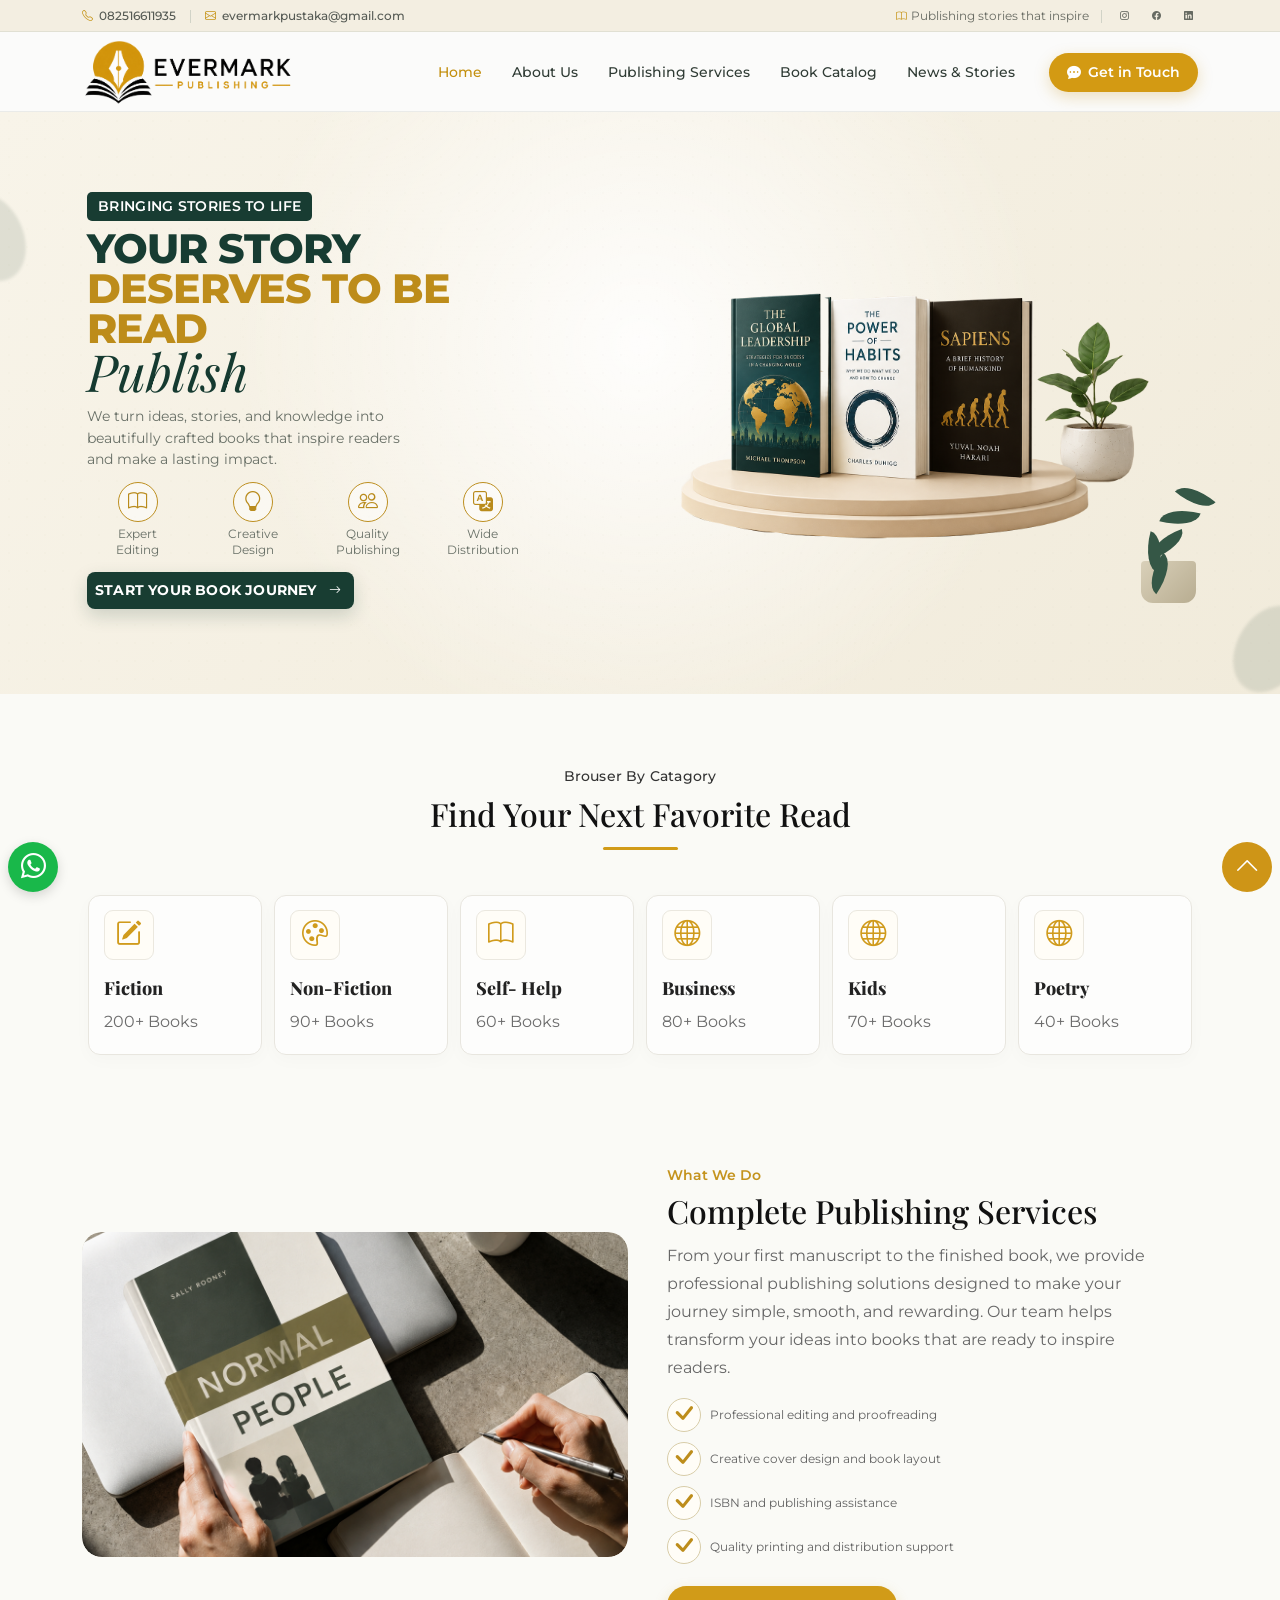
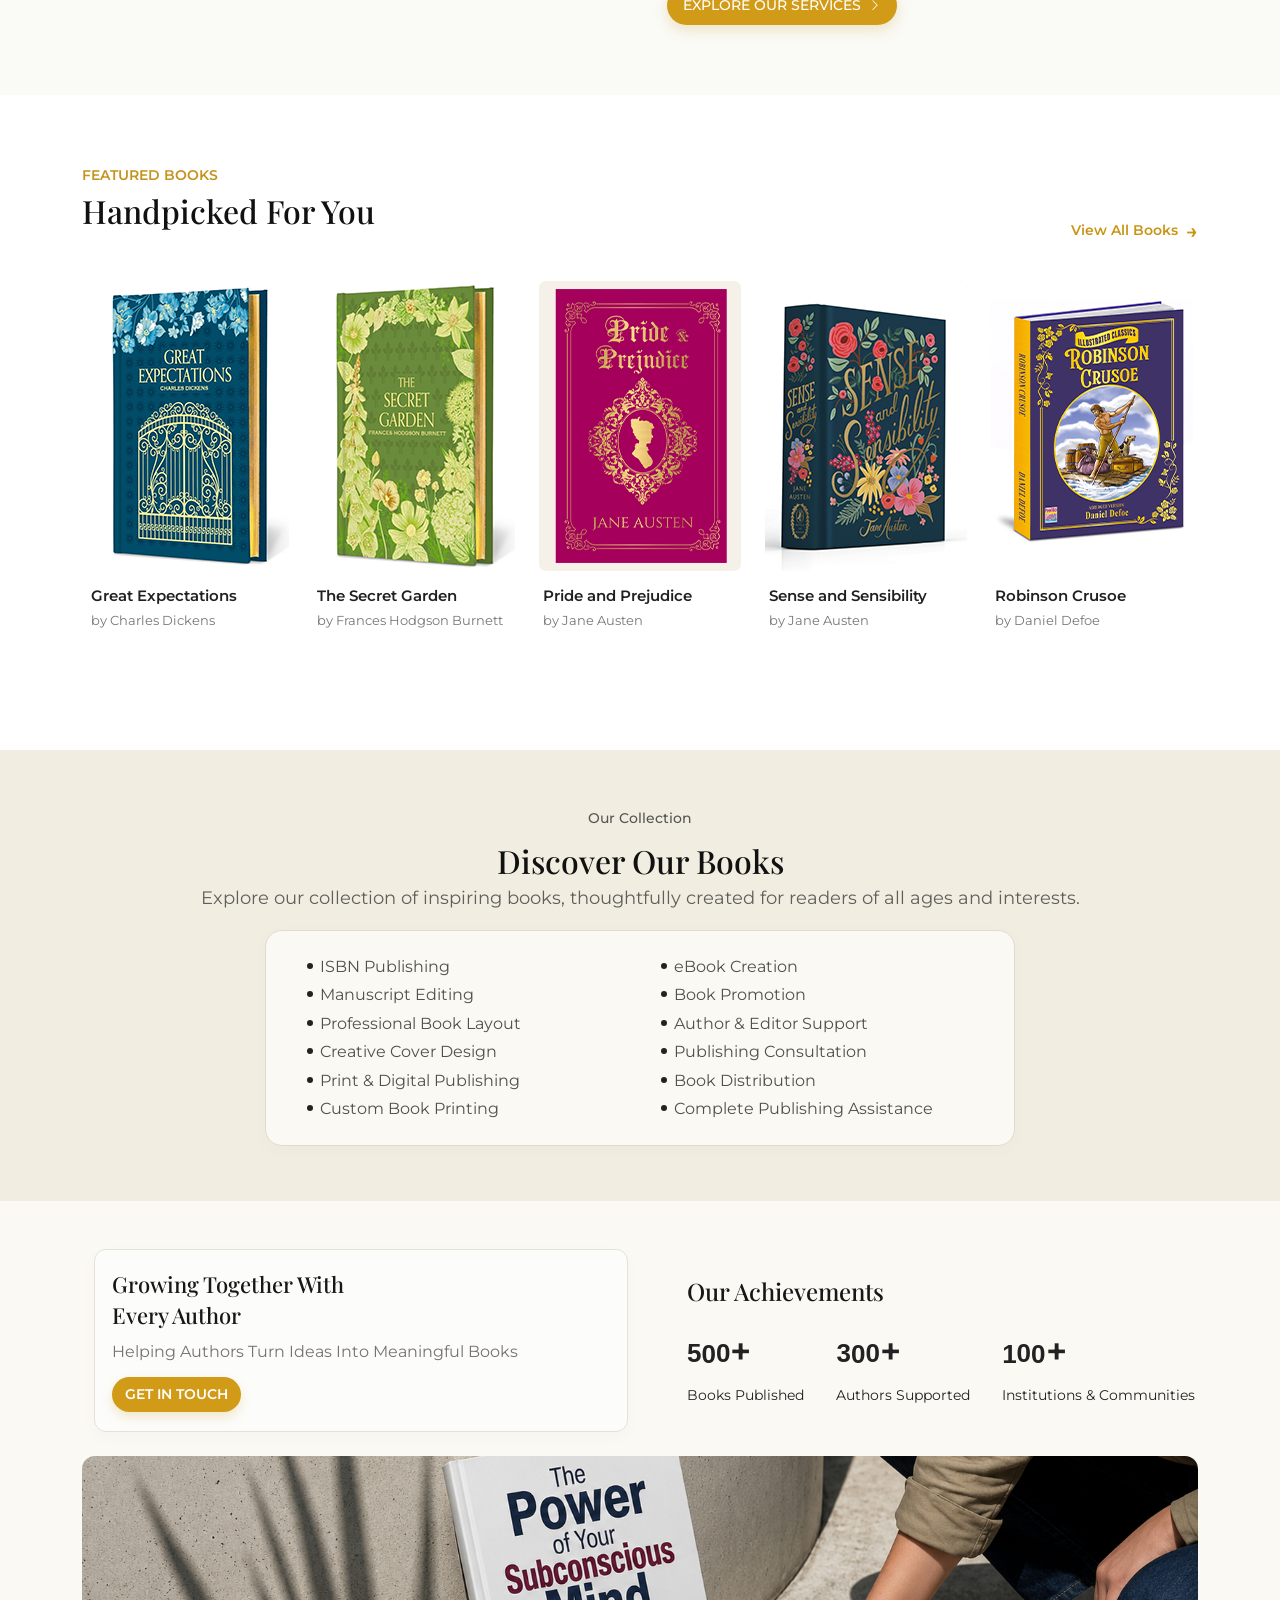
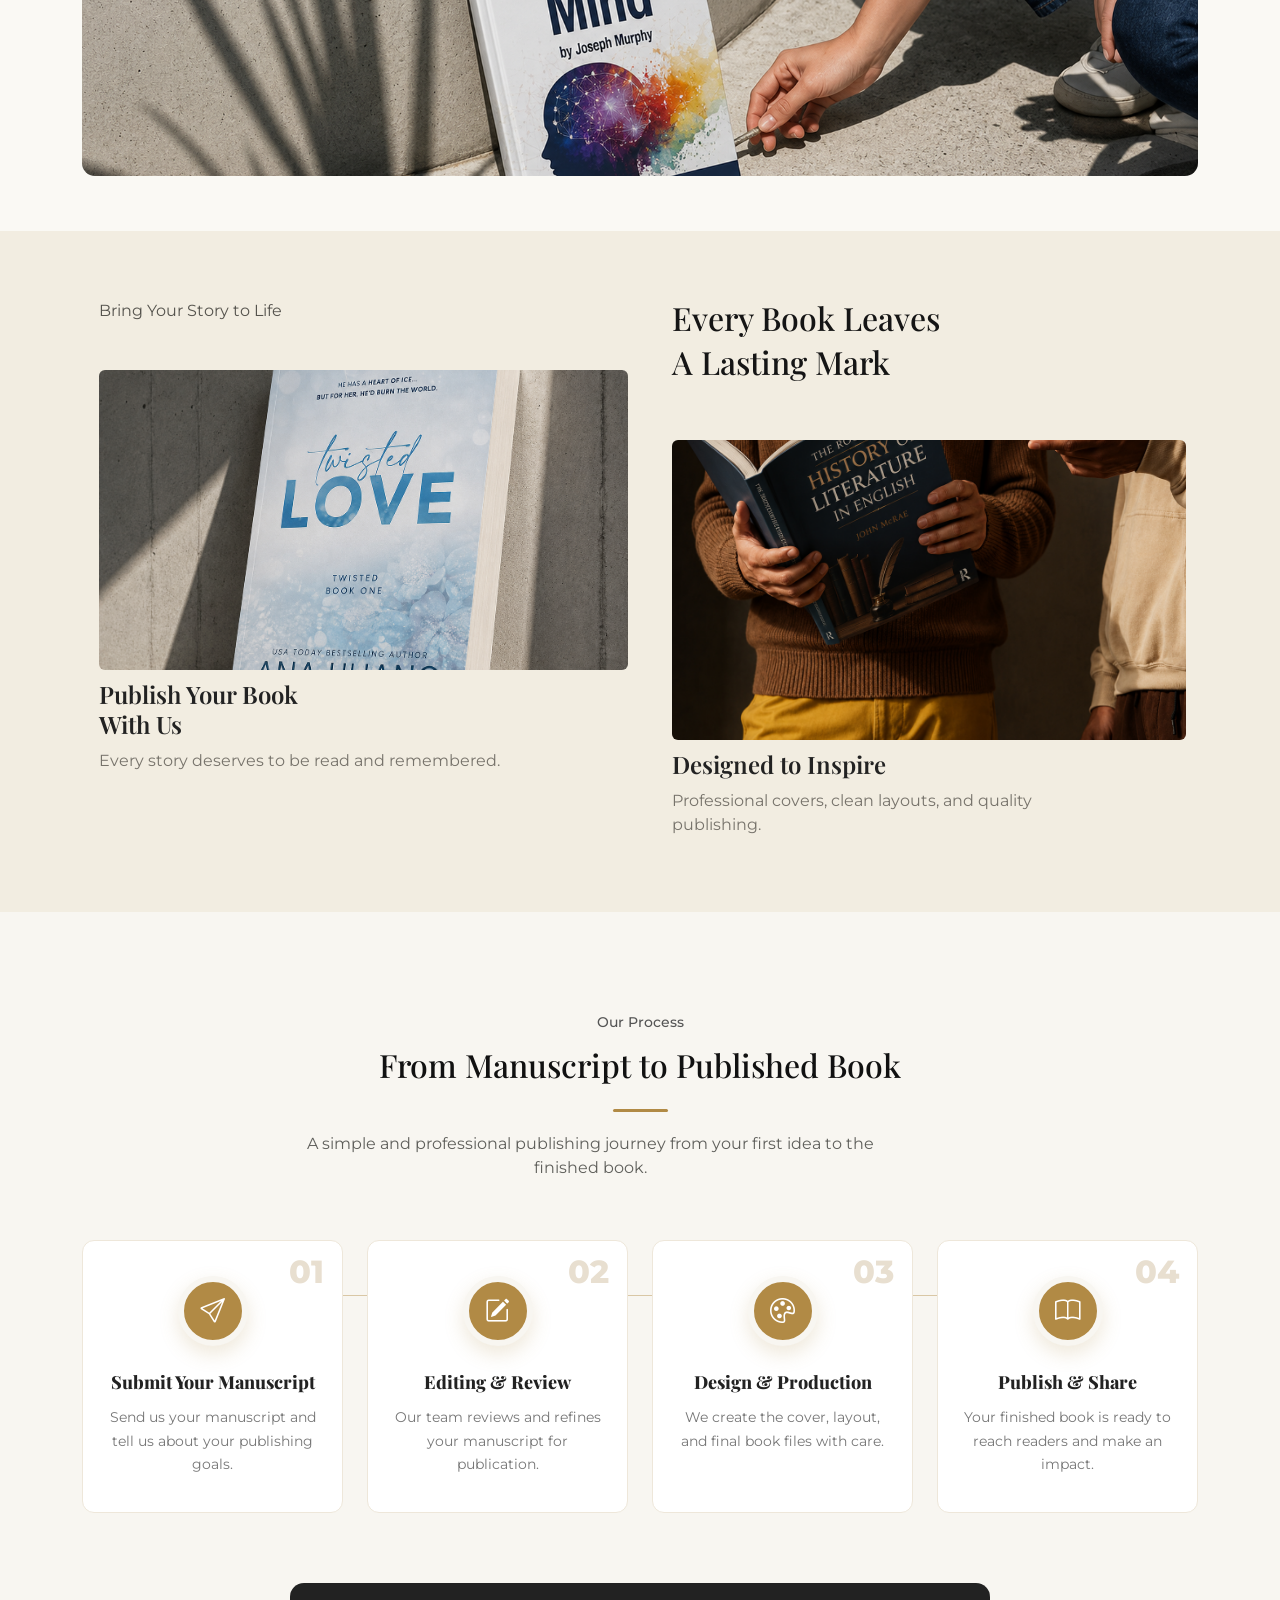
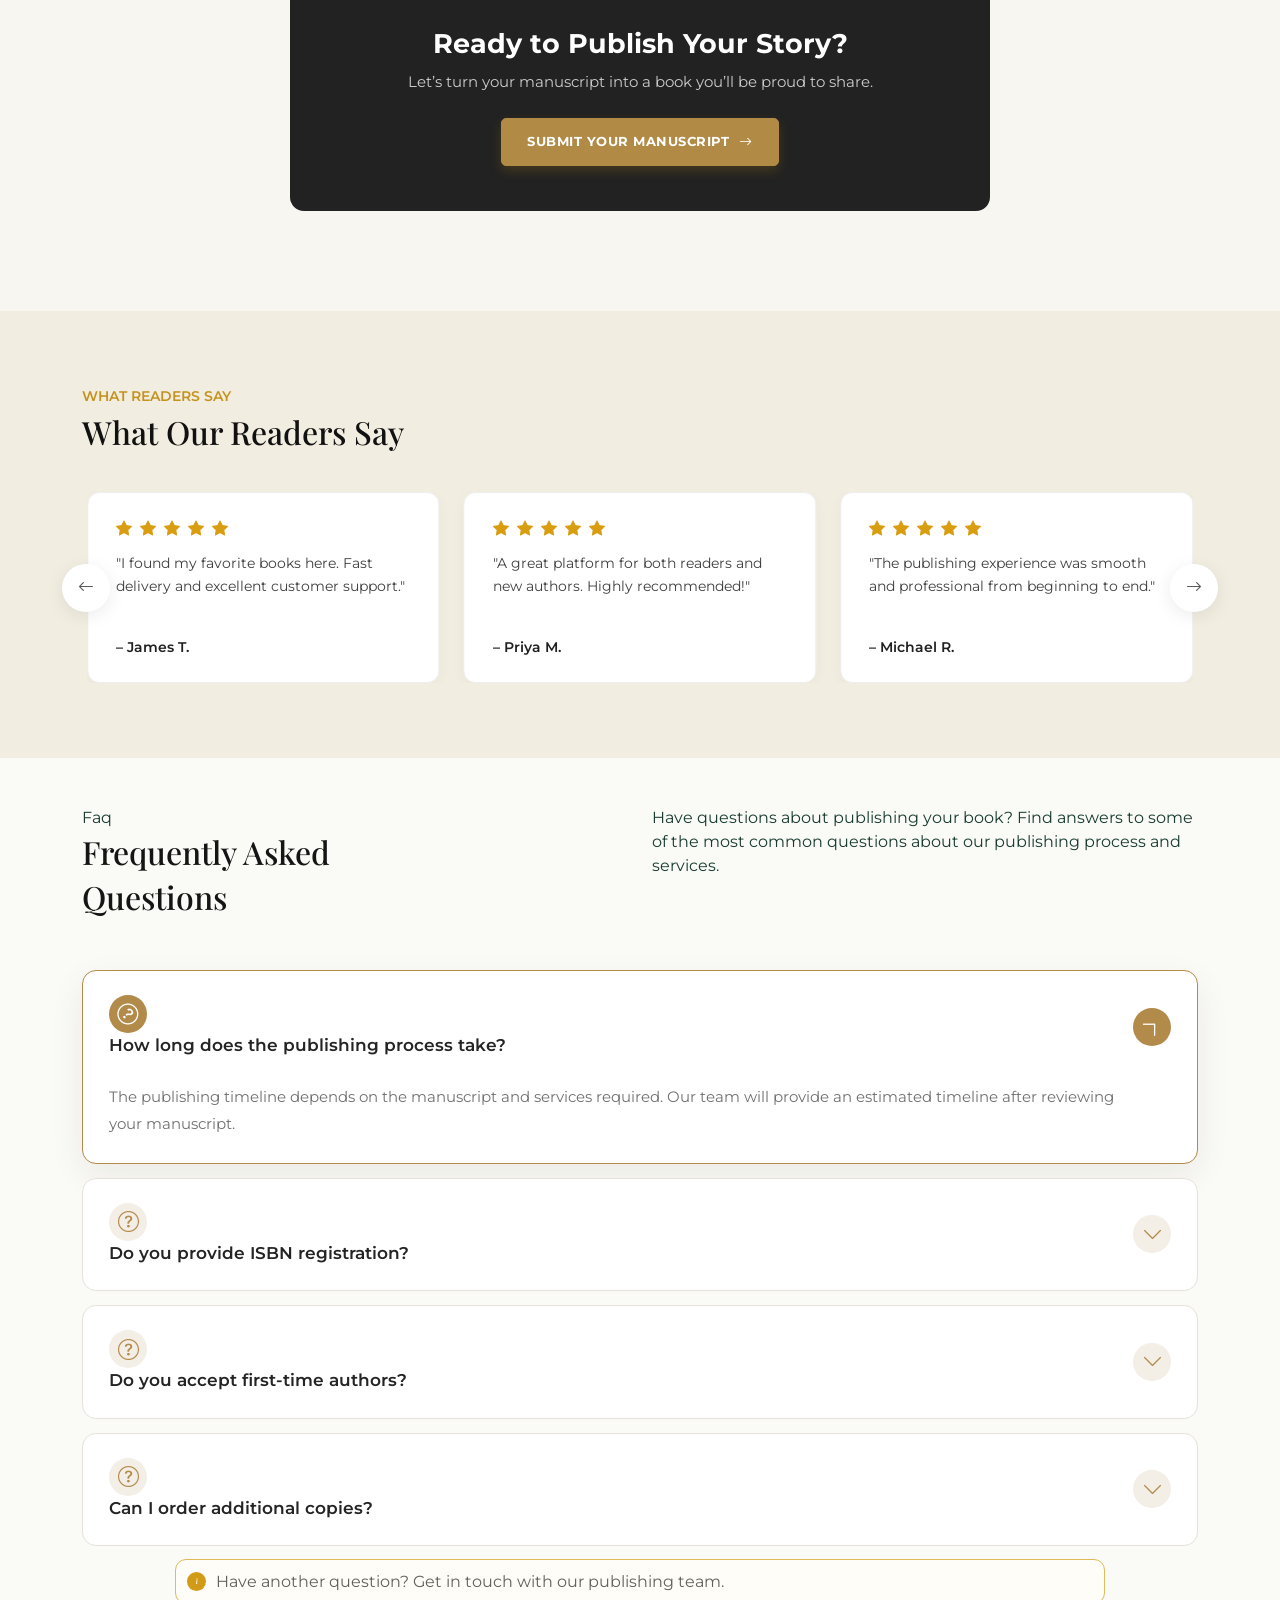
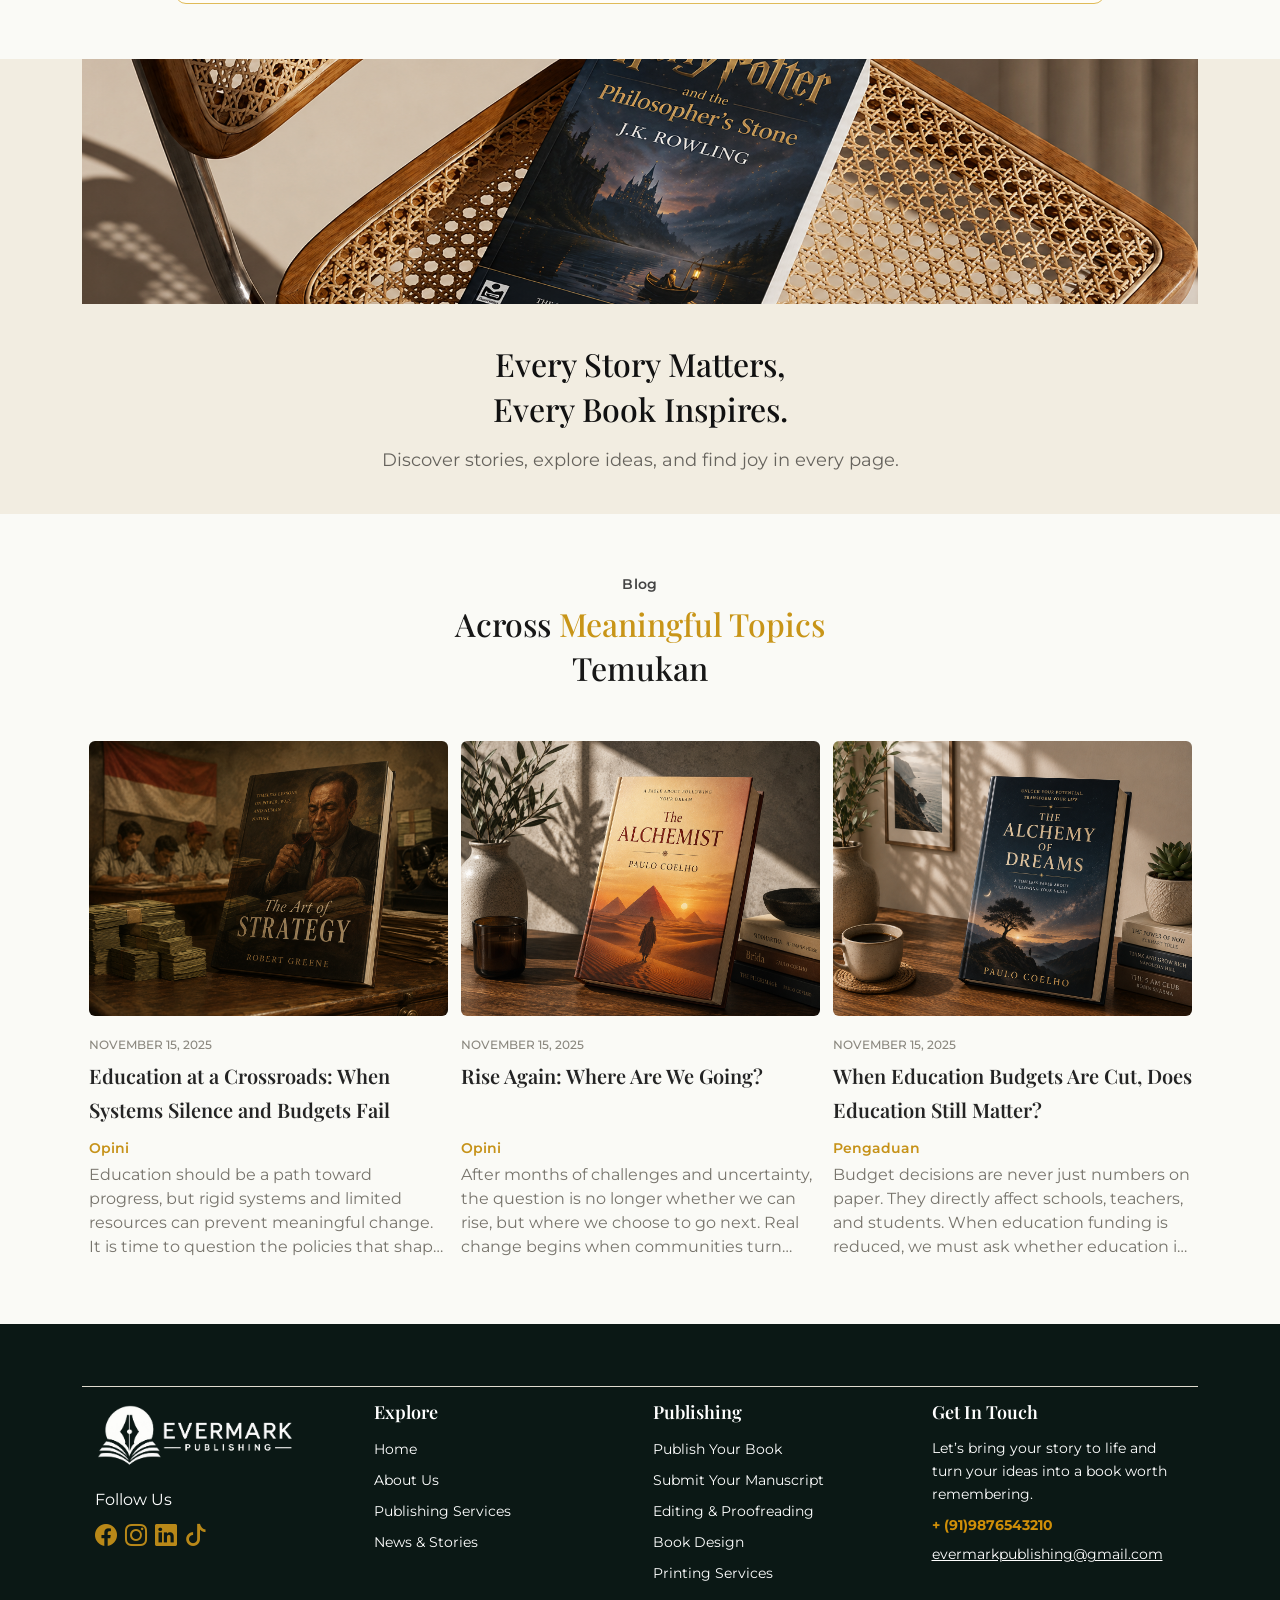
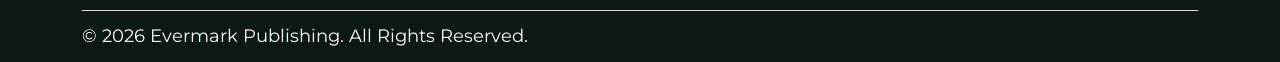
==== index.html @ d583b3e5 "Initial commit" ====
<!doctype html>
<html lang="en">
  <head>
    <meta charset="UTF-8" />
    <meta name="viewport" content="width=device-width, initial-scale=1.0" />

    <title>Evermark Publishing - Home page</title>

    <link rel="icon" type="image/png" href="assets/images/favicon.png" />
    <link href="assets/css/bootstrap.min.css" rel="stylesheet" />

    <!-- Bootstrap Icons -->
    <link rel="stylesheet" href="assets/css/bootstrap-icons.min.css" />

    <!-- Google Font -->
    <link rel="preconnect" href="https://fonts.googleapis.com" />
    <link rel="preconnect" href="https://fonts.gstatic.com" crossorigin />
    <link
      href="https://fonts.googleapis.com/css2?family=Montserrat:wght@400;500;600;700;800&family=Playfair+Display:ital,wght@0,500;0,600;0,700;1,500;1,600&display=swap"
      rel="stylesheet"
    />
    <link rel="stylesheet" href="assets/css/swiper-bundle.min.css" />
    <link rel="stylesheet" href="assets/css/odometer-theme-default.min.css" />

    <link rel="stylesheet" href="assets/css/style.css" />
  </head>

  <body>
    <!-- =====================================
     TOP BAR
===================================== -->
    <div class="main-top-header">
      <div class="top-bar">
        <div class="container">
          <div class="top-bar-inner">
            <!-- Left -->
            <div class="top-bar-left">
              <a href="tel:082516611935" class="top-item">
                <i class="bi bi-telephone"></i>
                <span>082516611935</span>
              </a>

              <span class="top-divider"></span>

              <a href="mailto:evermarkpustaka@gmail.com" class="top-item">
                <i class="bi bi-envelope"></i>
                <span>evermarkpustaka@gmail.com</span>
              </a>
            </div>

            <!-- Right -->
            <div class="top-bar-right">
              <span class="top-message">
                <i class="bi bi-book"></i>
                Publishing stories that inspire
              </span>

              <span class="top-divider"></span>

              <a href="#" aria-label="Instagram">
                <i class="bi bi-instagram"></i>
              </a>

              <a href="#" aria-label="Facebook">
                <i class="bi bi-facebook"></i>
              </a>

              <a href="#" aria-label="LinkedIn">
                <i class="bi bi-linkedin"></i>
              </a>
            </div>
          </div>
        </div>
      </div>
      <header class="main-header" id="mainHeader">
        <div class="container">
          <nav class="navbar navbar-expand-lg">
            <!-- Logo -->
            <a href="#" class="navbar-brand">
              <div class="logo-box">
                <div class="logo-icon">
                  <img
                    src="assets/images/logo-1.png"
                    alt="logo"
                    class="img-fluid"
                  />
                </div>
              </div>
            </a>

            <!-- Mobile Button -->
            <button
              class="navbar-toggler"
              type="button"
              data-bs-toggle="collapse"
              data-bs-target="#mainNavigation"
            >
              <span class="navbar-toggler-icon"></span>
            </button>

            <!-- Navigation -->
            <div class="collapse navbar-collapse" id="mainNavigation">
              <ul class="navbar-nav ms-auto align-items-lg-center">
                <li class="nav-item">
                  <a class="nav-link active" href="index.html"> Home </a>
                </li>

                <li class="nav-item">
                  <a class="nav-link" href="about.html"> About Us </a>
                </li>

                <li class="nav-item">
                  <a class="nav-link" href="services.html">
                    Publishing Services
                  </a>
                </li>

                <li class="nav-item">
                  <a class="nav-link" href="book-catalog.html">
                    Book Catalog
                  </a>
                </li>

                <li class="nav-item">
                  <a class="nav-link" href="blog.html"> News & Stories </a>
                </li>

                <li class="nav-item ms-lg-3">
                  <a href="contact-us.html" class="talk-btn">
                    <i class="bi bi-chat-dots-fill"></i>
                    Get in Touch
                  </a>
                </li>
              </ul>
            </div>
          </nav>
        </div>
      </header>
    </div>
    <section class="hero-section">
      <!-- Background decorative leaves -->
      <div class="hero-leaf hero-leaf-left"></div>
      <div class="hero-leaf hero-leaf-right"></div>

      <div class="container">
        <div class="row align-items-center hero-row">
          <!-- =================================
                 LEFT CONTENT
            ================================== -->
          <div class="col-lg-5 col-md-6">
            <div class="hero-content">
              <div class="small-label">BRINGING STORIES TO LIFE</div>

              <h1>
                YOUR STORY
                <span>DESERVES TO BE READ</span>
              </h1>

              <div class="hero-script">Publish</div>

              <p class="hero-description">
                We turn ideas, stories, and knowledge into beautifully crafted
                books that inspire readers and make a lasting impact.
              </p>

              <!-- FEATURES -->
              <div class="hero-features">
                <div class="feature-item">
                  <div class="feature-icon">
                    <i class="bi bi-book"></i>
                  </div>
                  <span>
                    Expert<br />
                    Editing
                  </span>
                </div>

                <div class="feature-item">
                  <div class="feature-icon">
                    <i class="bi bi-lightbulb"></i>
                  </div>
                  <span>
                    Creative<br />
                    Design
                  </span>
                </div>

                <div class="feature-item">
                  <div class="feature-icon">
                    <i class="bi bi-people"></i>
                  </div>
                  <span>
                    Quality<br />
                    Publishing
                  </span>
                </div>

                <div class="feature-item">
                  <div class="feature-icon">
                    <i class="bi bi-translate"></i>
                  </div>
                  <span>
                    Wide<br />
                    Distribution
                  </span>
                </div>
              </div>

              <!-- CTA -->
              <a href="#" class="hero-cta">
                <span>
                  <strong>START YOUR BOOK JOURNEY</strong>
                </span>

                <i class="bi bi-arrow-right"></i>
              </a>
            </div>
          </div>

          <!-- =================================
                 RIGHT BOOK SHOWCASE
            ================================== -->
          <div class="col-lg-7 col-md-6">
            <div class="book-showcase">
              <!-- Dark green background -->
              <div class="book-bgsss">
                <img
                  src="assets/images/banner-img.png"
                  alt="Banner"
                  class="img-fluid"
                />
              </div>

              <!-- TOP BOOKS -->
              <!-- <div class="top-books">
                <div class="book book-top book-1">
                  <img src="images/book-1.jpg" alt="Book" />
                </div>

                <div class="book book-top book-2">
                  <img src="images/book-2.jpg" alt="Book" />
                </div>
              </div> -->

              <!-- BOTTOM BOOKS -->
              <!-- <div class="bottom-books">
                <div class="book book-bottom book-3">
                  <img src="images/book-3.jpg" alt="Book" />
                </div>

                <div class="book book-bottom book-4">
                  <img src="images/book-4.jpg" alt="Book" />
                </div>

                <div class="book book-bottom book-5">
                  <img src="images/book-5.jpg" alt="Book" />
                </div>
              </div> -->

              <!-- Decorative plant -->
              <div class="plant-decoration">
                <div class="plant-pot"></div>

                <span class="leaf leaf1"></span>
                <span class="leaf leaf2"></span>
                <span class="leaf leaf3"></span>
                <span class="leaf leaf4"></span>
                <span class="leaf leaf5"></span>
              </div>
            </div>
          </div>
        </div>
      </div>
    </section>
    <section class="evermark-intro">
      <div class="container">
        <!-- Heading -->
        <div class="evermark-intro-heading text-center">
          <span class="evermark-welcome"> Brouser By Catagory</span>

          <h2>Find Your Next Favorite Read</h2>

          <div class="evermark-heading-line"></div>

          <!-- <p>Turning Ideas Into Books That Inspire</p> -->
        </div>

        <!-- Feature Cards -->
        <div class="row evermark-feature-row">
          <!-- Card 1 -->
          <div class="col-lg-2 col-md-6">
            <div class="evermark-feature-card">
              <div class="evermark-feature-icon">
                <i class="bi bi-pencil-square"></i>
              </div>

              <h3>Fiction</h3>

              <p>200+ Books</p>
            </div>
          </div>

          <!-- Card 2 -->
          <div class="col-lg-2 col-md-6">
            <div class="evermark-feature-card">
              <div class="evermark-feature-icon">
                <i class="bi bi-palette"></i>
              </div>

              <h3>Non-Fiction</h3>

              <p>90+ Books</p>
            </div>
          </div>

          <!-- Card 3 -->
          <div class="col-lg-2 col-md-6">
            <div class="evermark-feature-card">
              <div class="evermark-feature-icon">
                <i class="bi bi-book"></i>
              </div>

              <h3>Self- Help</h3>

              <p>60+ Books</p>
            </div>
          </div>

          <!-- Card 4 -->
          <div class="col-lg-2 col-md-6">
            <div class="evermark-feature-card">
              <div class="evermark-feature-icon">
                <i class="bi bi-globe"></i>
              </div>
              <h3>Business</h3>
              <p>80+ Books</p>
            </div>
          </div>
          <div class="col-lg-2 col-md-6">
            <div class="evermark-feature-card">
              <div class="evermark-feature-icon">
                <i class="bi bi-globe"></i>
              </div>
              <h3>Kids</h3>
              <p>70+ Books</p>
            </div>
          </div>
          <div class="col-lg-2 col-md-6">
            <div class="evermark-feature-card">
              <div class="evermark-feature-icon">
                <i class="bi bi-globe"></i>
              </div>
              <h3>Poetry</h3>
              <p>40+ Books</p>
            </div>
          </div>
        </div>
      </div>
    </section>

    <!-- =========================================
     SEKILAS KAMI SECTION
========================================= -->

    <section class="evermark-about-section">
      <div class="container">
        <div class="row align-items-center g-4">
          <!-- LEFT IMAGE -->
          <div class="col-lg-6">
            <div class="evermark-about-image">
              <img src="assets/images/about-img2.png" alt="About Us" />
            </div>
          </div>

          <!-- RIGHT CONTENT -->
          <div class="col-lg-6">
            <div class="evermark-about-content">
              <span class="evermark-about-label"> What We Do </span>

              <h2>Complete Publishing Services</h2>

              <p>
                From your first manuscript to the finished book, we provide
                professional publishing solutions designed to make your journey
                simple, smooth, and rewarding. Our team helps transform your
                ideas into books that are ready to inspire readers.
              </p>

              <!-- POINT 1 -->
              <div class="evermark-about-point">
                <span class="evermark-check">
                  <i class="bi bi-check"></i>
                </span>

                <span> Professional editing and proofreading </span>
              </div>

              <!-- POINT 2 -->
              <div class="evermark-about-point">
                <span class="evermark-check">
                  <i class="bi bi-check"></i>
                </span>

                <span>Creative cover design and book layout</span>
              </div>
              <!-- POINT 2 -->
              <div class="evermark-about-point">
                <span class="evermark-check">
                  <i class="bi bi-check"></i>
                </span>

                <span>ISBN and publishing assistance</span>
              </div>
              <!-- POINT 2 -->
              <div class="evermark-about-point">
                <span class="evermark-check">
                  <i class="bi bi-check"></i>
                </span>

                <span>Quality printing and distribution support</span>
              </div>

              <!-- BUTTON -->
              <a href="#" class="evermark-about-btn">
                EXPLORE OUR SERVICES
                <i class="bi bi-chevron-right"></i>
              </a>
            </div>
          </div>
        </div>
      </div>
    </section>

    <!-- Featured Books Section -->
    <section class="featured-books-section">
      <div class="container">
        <!-- Section Header -->
        <div class="featured-header">
          <div>
            <span class="section-label">FEATURED BOOKS</span>
            <h2>Handpicked For You</h2>
          </div>

          <a href="#" class="view-all-books"> View All Books <span>→</span> </a>
        </div>

        <!-- Books -->
        <div class="swiper bookSwiper">
          <div class="swiper-wrapper">
            <!-- Book 1 -->
            <div class="swiper-slide">
              <div class="book-card">
                <div class="book-image">
                  <img src="assets/images/book1.png" alt="Great Expectations" />
                </div>

                <div class="book-info">
                  <h3>Great Expectations</h3>
                  <p>by Charles Dickens</p>
                </div>
              </div>
            </div>

            <!-- Book 2 -->
            <div class="swiper-slide">
              <div class="book-card">
                <div class="book-image">
                  <img src="assets/images/book21.png" alt="The Secret Garden" />
                </div>

                <div class="book-info">
                  <h3>The Secret Garden</h3>
                  <p>by Frances Hodgson Burnett</p>
                </div>
              </div>
            </div>

            <!-- Book 3 -->
            <div class="swiper-slide">
              <div class="book-card">
                <div class="book-image">
                  <img
                    src="assets/images/book31.png"
                    alt="Pride and Prejudice"
                  />
                </div>

                <div class="book-info">
                  <h3>Pride and Prejudice</h3>
                  <p>by Jane Austen</p>
                </div>
              </div>
            </div>

            <!-- Book 4 -->
            <div class="swiper-slide">
              <div class="book-card">
                <div class="book-image">
                  <img
                    src="assets/images/book4.png"
                    alt="Sense and Sensibility"
                  />
                </div>

                <div class="book-info">
                  <h3>Sense and Sensibility</h3>
                  <p>by Jane Austen</p>
                </div>
              </div>
            </div>

            <!-- Book 5 -->
            <div class="swiper-slide">
              <div class="book-card">
                <div class="book-image">
                  <img src="assets/images/book5.png" alt="Robinson Crusoe" />
                </div>

                <div class="book-info">
                  <h3>Robinson Crusoe</h3>
                  <p>by Daniel Defoe</p>
                </div>
              </div>
            </div>
          </div>

          <!-- Navigation -->
          <div class="swiper-button-prev"></div>
          <div class="swiper-button-next"></div>

          <!-- Pagination -->
          <div class="swiper-pagination"></div>
        </div>
      </div>
    </section>

    <!-- =========================================
     LAYANAN KAMI SECTION
========================================= -->

    <section class="evermark-service-section">
      <div class="container">
        <!-- SECTION HEADING -->
        <div class="evermark-service-heading text-center">
          <span class="evermark-service-label">Our Collection</span>

          <h2>Discover Our Books</h2>

          <div class="evermark-books-line"></div>

          <p>
            Explore our collection of inspiring books, thoughtfully created for
            readers of all ages and interests.
          </p>
        </div>

        <!-- SERVICE LIST BOX -->
        <div class="evermark-service-box">
          <div class="row">
            <!-- LEFT LIST -->
            <div class="col-md-6">
              <ul class="evermark-service-list">
                <li>ISBN Publishing</li>

                <li>Manuscript Editing</li>

                <li>Professional Book Layout</li>

                <li>Creative Cover Design</li>

                <li>Print & Digital Publishing</li>

                <li>Custom Book Printing</li>
              </ul>
            </div>

            <!-- RIGHT LIST -->
            <div class="col-md-6">
              <ul class="evermark-service-list">
                <li>eBook Creation</li>

                <li>Book Promotion</li>

                <li>Author & Editor Support</li>

                <li>Publishing Consultation</li>

                <li>Book Distribution</li>

                <li>Complete Publishing Assistance</li>
              </ul>
            </div>
          </div>
        </div>
      </div>
    </section>

    <!-- =========================================
     ACHIEVEMENT SECTION
========================================= -->

    <section class="evermark-achievement-section">
      <div class="container">
        <!-- TOP CONTENT -->
        <div class="row align-items-center evermark-achievement-top">
          <!-- LEFT CARD -->
          <div class="col-lg-6">
            <div class="evermark-author-card">
              <h2>
                Growing Together With
                <br />
                Every Author
              </h2>

              <p>Helping Authors Turn Ideas Into Meaningful Books</p>

              <a href="#" class="evermark-contact-btn"> GET IN TOUCH</a>
            </div>
          </div>

          <!-- RIGHT ACHIEVEMENTS -->
          <div class="col-lg-6">
            <div class="evermark-achievement-content">
              <h2>Our Achievements</h2>
              <div class="evermark-stats">
                <div class="evermark-stat">
                  <strong>
                    <span class="odometer" data-value="500">0</span>+
                  </strong>
                  <span class="evermark-title">Books Published</span>
                </div>

                <div class="evermark-stat">
                  <strong>
                    <span class="odometer" data-value="300">0</span>+
                  </strong>
                  <span class="evermark-title">Authors Supported</span>
                </div>

                <div class="evermark-stat">
                  <strong>
                    <span class="odometer" data-value="100">0</span>+
                  </strong>
                  <span class="evermark-title">
                    Institutions &amp; Communities</span
                  >
                </div>
              </div>
            </div>
          </div>
        </div>

        <!-- LARGE IMAGE -->
        <div class="evermark-achievement-image">
          <img src="assets/images/para-img.png" alt="img" />
        </div>
      </div>
    </section>
    <!-- =========================================
     KARYA SECTION
========================================= -->

    <section class="evermark-karya-section">
      <div class="container">
        <div class="row evermark-karya-row">
          <!-- LEFT SIDE -->
          <div class="col-lg-6">
            <div class="evermark-karya-left">
              <span class="evermark-karya-small">
                Bring Your Story to Life
              </span>

              <div class="evermark-karya-image-main">
                <img
                  src="assets/images/inspire-img-1.png"
                  alt="Book publishing"
                />
              </div>

              <div class="evermark-karya-caption">
                <h3>
                  Publish Your Book
                  <br />
                  With Us
                </h3>

                <p>Every story deserves to be read and remembered.</p>
              </div>
            </div>
          </div>

          <!-- RIGHT SIDE -->
          <div class="col-lg-6">
            <div class="evermark-karya-right">
              <h2>
                Every Book Leaves
                <br />
                A Lasting Mark
              </h2>

              <div class="evermark-karya-image-second">
                <img
                  src="assets/images/inspire-img-2.png"
                  alt="Professional book design"
                />
              </div>

              <div class="evermark-karya-caption second">
                <h3>Designed to Inspire</h3>

                <p>
                  Professional covers, clean layouts, and quality publishing.
                </p>
              </div>
            </div>
          </div>
        </div>
      </div>
    </section>
    <!-- =========================================
     KATALOG PRODUK SECTION
========================================= -->
    <section class="evermark-process-section">
      <div class="container">
        <!-- SECTION HEADING -->
        <div class="evermark-process-heading text-center">
          <span class="evermark-process-label">Our Process</span>

          <h2>From Manuscript to Published Book</h2>

          <div class="evermark-process-line"></div>

          <p>
            A simple and professional publishing journey from your first idea to
            the finished book.
          </p>
        </div>

        <!-- PROCESS STEPS -->
        <div class="row evermark-process-row">
          <!-- STEP 1 -->
          <div class="col-lg-3 col-md-6">
            <div class="evermark-process-card">
              <div class="evermark-process-number">01</div>

              <div class="evermark-process-icon">
                <i class="bi bi-send"></i>
              </div>

              <h3>Submit Your Manuscript</h3>

              <p>
                Send us your manuscript and tell us about your publishing goals.
              </p>
            </div>
          </div>

          <!-- STEP 2 -->
          <div class="col-lg-3 col-md-6">
            <div class="evermark-process-card">
              <div class="evermark-process-number">02</div>

              <div class="evermark-process-icon">
                <i class="bi bi-pencil-square"></i>
              </div>

              <h3>Editing & Review</h3>

              <p>
                Our team reviews and refines your manuscript for publication.
              </p>
            </div>
          </div>

          <!-- STEP 3 -->
          <div class="col-lg-3 col-md-6">
            <div class="evermark-process-card">
              <div class="evermark-process-number">03</div>

              <div class="evermark-process-icon">
                <i class="bi bi-palette"></i>
              </div>

              <h3>Design & Production</h3>

              <p>
                We create the cover, layout, and final book files with care.
              </p>
            </div>
          </div>

          <!-- STEP 4 -->
          <div class="col-lg-3 col-md-6">
            <div class="evermark-process-card">
              <div class="evermark-process-number">04</div>

              <div class="evermark-process-icon">
                <i class="bi bi-book"></i>
              </div>

              <h3>Publish & Share</h3>

              <p>
                Your finished book is ready to reach readers and make an impact.
              </p>
            </div>
          </div>
        </div>

        <!-- CTA -->
        <div class="evermark-process-cta text-center">
          <h3>Ready to Publish Your Story?</h3>

          <p>
            Let’s turn your manuscript into a book you’ll be proud to share.
          </p>

          <a href="#" class="evermark-contact-btn">
            SUBMIT YOUR MANUSCRIPT
            <i class="bi bi-arrow-right"></i>
          </a>
        </div>
      </div>
    </section>

    <!-- =========================================
     KIRIM NASKAH SECTION
========================================= -->

    <section class="testimonial-section">
      <div class="container">
        <!-- Section Heading -->
        <div class="testimonial-heading">
          <div>
            <span class="section-label">WHAT READERS SAY</span>
            <h2>What Our Readers Say</h2>
          </div>

          <!-- <a href="#" class="view-all-reviews">
            View All Reviews <span>→</span>
          </a> -->
        </div>

        <!-- Testimonial Slider -->
        <div class="testimonial-slider-wrapper">
          <!-- Left Arrow -->
          <div class="testimonial-prev">
            <i class="bi bi-arrow-left"></i>
          </div>

          <div class="swiper testimonialSwiper">
            <div class="swiper-wrapper">
              <!-- Testimonial 1 -->
              <div class="swiper-slide">
                <div class="testimonial-card">
                  <div class="testimonial-stars">
                    <i class="bi bi-star-fill"></i>
                    <i class="bi bi-star-fill"></i>
                    <i class="bi bi-star-fill"></i>
                    <i class="bi bi-star-fill"></i>
                    <i class="bi bi-star-fill"></i>
                  </div>

                  <p class="testimonial-text">
                    "Evermark Publishing has an amazing collection of books. The
                    quality and service are exceptional!"
                  </p>

                  <h4>– Sarah K.</h4>
                </div>
              </div>

              <!-- Testimonial 2 -->
              <div class="swiper-slide">
                <div class="testimonial-card">
                  <div class="testimonial-stars">
                    <i class="bi bi-star-fill"></i>
                    <i class="bi bi-star-fill"></i>
                    <i class="bi bi-star-fill"></i>
                    <i class="bi bi-star-fill"></i>
                    <i class="bi bi-star-fill"></i>
                  </div>

                  <p class="testimonial-text">
                    "I found my favorite books here. Fast delivery and excellent
                    customer support."
                  </p>

                  <h4>– James T.</h4>
                </div>
              </div>

              <!-- Testimonial 3 -->
              <div class="swiper-slide">
                <div class="testimonial-card">
                  <div class="testimonial-stars">
                    <i class="bi bi-star-fill"></i>
                    <i class="bi bi-star-fill"></i>
                    <i class="bi bi-star-fill"></i>
                    <i class="bi bi-star-fill"></i>
                    <i class="bi bi-star-fill"></i>
                  </div>

                  <p class="testimonial-text">
                    "A great platform for both readers and new authors. Highly
                    recommended!"
                  </p>

                  <h4>– Priya M.</h4>
                </div>
              </div>

              <!-- Testimonial 4 -->
              <div class="swiper-slide">
                <div class="testimonial-card">
                  <div class="testimonial-stars">
                    <i class="bi bi-star-fill"></i>
                    <i class="bi bi-star-fill"></i>
                    <i class="bi bi-star-fill"></i>
                    <i class="bi bi-star-fill"></i>
                    <i class="bi bi-star-fill"></i>
                  </div>

                  <p class="testimonial-text">
                    "The publishing experience was smooth and professional from
                    beginning to end."
                  </p>

                  <h4>– Michael R.</h4>
                </div>
              </div>

              <!-- Testimonial 5 -->
              <div class="swiper-slide">
                <div class="testimonial-card">
                  <div class="testimonial-stars">
                    <i class="bi bi-star-fill"></i>
                    <i class="bi bi-star-fill"></i>
                    <i class="bi bi-star-fill"></i>
                    <i class="bi bi-star-fill"></i>
                    <i class="bi bi-star-fill"></i>
                  </div>

                  <p class="testimonial-text">
                    "Beautiful books, great support and a wonderful experience.
                    I will definitely recommend Evermark."
                  </p>

                  <h4>– Emma W.</h4>
                </div>
              </div>
            </div>
          </div>

          <!-- Right Arrow -->
          <div class="testimonial-next">
            <i class="bi bi-arrow-right"></i>
          </div>
        </div>
      </div>
    </section>
    <!-- =========================================
     FAQ SECTION
========================================= -->

    <section class="evermark-faq-section">
      <div class="container">
        <!-- TOP -->
        <div class="row align-items-start evermark-faq-top">
          <!-- LEFT HEADING -->
          <div class="col-lg-6">
            <div class="evermark-faq-heading">
              <span> Faq </span>

              <h2>
                Frequently Asked
                <br />
                Questions
              </h2>
            </div>
          </div>

          <!-- RIGHT INFO -->
          <div class="col-lg-6">
            <div class="evermark-faq-info">
              Have questions about publishing your book? Find answers to some of
              the most common questions about our publishing process and
              services.
            </div>
          </div>
        </div>

        <!-- FAQ LIST -->
        <div class="evermark-faq-list">
          <!-- FAQ 1 OPEN -->
          <div class="evermark-faq-item active">
            <button
              class="evermark-faq-question"
              type="button"
              data-bs-toggle="collapse"
              data-bs-target="#faqOne"
              aria-expanded="true"
            >
              <span>
                <i class="bi bi-question-circle"></i>
                How long does the publishing process take?
              </span>

              <i class="bi bi-chevron-up"></i>
            </button>

            <div
              id="faqOne"
              class="collapse show"
              data-bs-parent=".evermark-faq-list"
            >
              <div class="evermark-faq-answer">
                The publishing timeline depends on the manuscript and services
                required. Our team will provide an estimated timeline after
                reviewing your manuscript.
              </div>
            </div>
          </div>

          <!-- FAQ 2 -->
          <div class="evermark-faq-item">
            <button
              class="evermark-faq-question collapsed"
              type="button"
              data-bs-toggle="collapse"
              data-bs-target="#faqTwo"
              aria-expanded="false"
            >
              <span>
                <i class="bi bi-question-circle"></i>
                Do you provide ISBN registration?
              </span>

              <i class="bi bi-chevron-down"></i>
            </button>

            <div
              id="faqTwo"
              class="collapse"
              data-bs-parent=".evermark-faq-list"
            >
              <div class="evermark-faq-answer">
                Yes. We provide assistance with ISBN and other publishing
                requirements as applicable to your book.
              </div>
            </div>
          </div>

          <!-- FAQ 3 -->
          <div class="evermark-faq-item">
            <button
              class="evermark-faq-question collapsed"
              type="button"
              data-bs-toggle="collapse"
              data-bs-target="#faqThree"
              aria-expanded="false"
            >
              <span>
                <i class="bi bi-question-circle"></i>
                Do you accept first-time authors?
              </span>

              <i class="bi bi-chevron-down"></i>
            </button>

            <div
              id="faqThree"
              class="collapse"
              data-bs-parent=".evermark-faq-list"
            >
              <div class="evermark-faq-answer">
                Absolutely. We welcome both new and experienced authors and
                provide guidance throughout the publishing journey.
              </div>
            </div>
          </div>

          <!-- FAQ 4 -->
          <div class="evermark-faq-item">
            <button
              class="evermark-faq-question collapsed"
              type="button"
              data-bs-toggle="collapse"
              data-bs-target="#faqFour"
              aria-expanded="false"
            >
              <span>
                <i class="bi bi-question-circle"></i>
                Can I order additional copies?
              </span>

              <i class="bi bi-chevron-down"></i>
            </button>

            <div
              id="faqFour"
              class="collapse"
              data-bs-parent=".evermark-faq-list"
            >
              <div class="evermark-faq-answer">
                Yes. Additional copies and reprints can be arranged based on
                your requirements. Contact our team for more information.
              </div>
            </div>
          </div>
        </div>

        <!-- BOTTOM CONTACT -->
        <a href="#" class="evermark-faq-contact">
          <span class="evermark-faq-contact-icon">
            <i class="bi bi-info"></i>
          </span>

          <span>
            Have another question? Get in touch with our publishing team.
          </span>
        </a>
      </div>
    </section>
    <!-- =========================================
     BRAND STATEMENT SECTION
========================================= -->

    <section class="evermark-brand-section">
      <!-- TOP IMAGE -->

      <div class="container">
        <div class="evermark-brand-image">
          <img src="assets/images/bottom-bg.png" alt="evermark Pustaka" />
        </div>

        <!-- BRAND STATEMENT -->
        <div class="evermark-brand-content">
          <h2>
            Every Story Matters,<br />
            Every Book Inspires.
          </h2>

          <p>Discover stories, explore ideas, and find joy in every page.</p>
        </div>
      </div>
    </section>
    <!-- =========================================
     ARTIKEL / OPINI SECTION
========================================= -->

    <section class="evermark-article-section">
      <div class="container">
        <!-- SECTION HEADING -->
        <div class="evermark-article-heading text-center">
          <span class="evermark-article-small"> Blog </span>

          <h2>
            Across <span>Meaningful Topics</span><br />
            Temukan
          </h2>

          <!-- SEARCH -->
          <!-- <div class="evermark-article-search">
            <input type="text" placeholder="Cari Disini" />

            <button type="button">
              <i class="bi bi-search"></i>
            </button>
          </div> -->
        </div>

        <!-- ARTICLE GRID -->
        <div class="row evermark-article-row">
          <!-- ARTICLE 1 -->
          <div class="col-lg-4 col-md-6">
            <article class="evermark-article-card">
              <div class="evermark-article-image">
                <img src="assets/images/blog-1.png" alt="Blog 1" />
              </div>

              <div class="evermark-article-meta">NOVEMBER 15, 2025</div>

              <h3>
                Education at a Crossroads: When Systems Silence and Budgets Fail
              </h3>

              <span class="evermark-article-category"> Opini </span>

              <p>
                Education should be a path toward progress, but rigid systems
                and limited resources can prevent meaningful change. It is time
                to question the policies that shape our schools and the future
                of our students.
              </p>
            </article>
          </div>

          <!-- ARTICLE 2 -->
          <div class="col-lg-4 col-md-6">
            <article class="evermark-article-card">
              <div class="evermark-article-image">
                <img src="assets/images/blog-2.png" alt="Blog 2" />
              </div>

              <div class="evermark-article-meta">NOVEMBER 15, 2025</div>

              <h3>Rise Again: Where Are We Going?</h3>

              <span class="evermark-article-category"> Opini </span>

              <p>
                After months of challenges and uncertainty, the question is no
                longer whether we can rise, but where we choose to go next. Real
                change begins when communities turn frustration into action and
                hope into meaningful progress.
              </p>
            </article>
          </div>

          <!-- ARTICLE 3 -->
          <div class="col-lg-4 col-md-6">
            <article class="evermark-article-card">
              <div class="evermark-article-image">
                <img src="assets/images/blog-3.png" alt="Blog 3" />
              </div>

              <div class="evermark-article-meta">NOVEMBER 15, 2025</div>

              <h3>
                When Education Budgets Are Cut, Does Education Still Matter?
              </h3>

              <span class="evermark-article-category"> Pengaduan </span>

              <p>
                Budget decisions are never just numbers on paper. They directly
                affect schools, teachers, and students. When education funding
                is reduced, we must ask whether education is still being treated
                as a priority for the future.
              </p>
            </article>
          </div>
        </div>
      </div>
    </section>
    <!-- =========================================
     FOOTER SECTION
========================================= -->

    <footer class="evermark-footer">
      <!-- =====================================
         TOP CTA
    ====================================== -->

      <!-- =====================================
         FOOTER BRAND
    ====================================== -->

      <div class="evermark-footer-main">
        <div class="container">
          <div class="evermark-footer-divider"></div>

          <!-- FOOTER COLUMNS -->

          <div class="row evermark-footer-columns">
            <!-- LOGO -->
            <div class="col-lg-3 col-md-6">
              <div class="evermark-footer-logo">
                <img
                  src="assets/images/footer-logo.png"
                  alt="img"
                  class="img-fluid"
                />

                <!-- <strong> evermark </strong> -->
              </div>

              <div class="evermark-follow">
                <span> Follow Us </span>

                <div class="evermark-socials">
                  <a href="#">
                    <i class="bi bi-facebook"></i>
                  </a>

                  <a href="#">
                    <i class="bi bi-instagram"></i>
                  </a>

                  <a href="#">
                    <i class="bi bi-linkedin"></i>
                  </a>

                  <a href="#">
                    <i class="bi bi-tiktok"></i>
                  </a>
                </div>
              </div>
            </div>

            <!-- MENU -->
            <div class="col-lg-3 col-md-6">
              <div class="evermark-footer-column">
                <h4>Explore</h4>

                <ul>
                  <li>
                    <a href="index.html"> Home </a>
                  </li>

                  <li>
                    <a href="about.html"> About Us </a>
                  </li>

                  <li>
                    <a href="services.html"> Publishing Services </a>
                  </li>

                  <li>
                    <a href="blog.html"> News & Stories </a>
                  </li>
                </ul>
              </div>
            </div>
            <div class="col-lg-3 col-md-6">
              <div class="evermark-footer-column">
                <h4>Publishing</h4>

                <ul>
                  <li>
                    <a href="#"> Publish Your Book </a>
                  </li>

                  <li>
                    <a href="#"> Submit Your Manuscript </a>
                  </li>

                  <li>
                    <a href="#"> Editing & Proofreading </a>
                  </li>

                  <li>
                    <a href="#"> Book Design </a>
                  </li>

                  <li>
                    <a href="#">Printing Services</a>
                  </li>
                </ul>
              </div>
            </div>

            <!-- CONTACT -->
            <div class="col-lg-3 col-md-6">
              <div class="evermark-footer-column">
                <h4>Get In Touch</h4>

                <p>
                  Let’s bring your story to life and turn your ideas into a book
                  worth remembering.
                </p>

                <a href="tel:+6285216611935" class="evermark-phone">
                  + (91)9876543210
                </a>

                <a
                  href="mailto:evermarkpublishing@gmail.com"
                  class="evermark-email"
                >
                  evermarkpublishing@gmail.com
                </a>
              </div>
            </div>
          </div>

          <!-- =================================
                 COPYRIGHT
            ================================== -->

          <div class="evermark-footer-bottom">
            <p>&copy; 2026 Evermark Publishing. All Rights Reserved.</p>
          </div>
        </div>
      </div>

      <!-- WHATSAPP -->
      <a href="#" class="evermark-whatsapp">
        <i class="bi bi-whatsapp"></i>
      </a>

      <!-- BACK TO TOP -->
      <a href="#" class="evermark-back-top">
        <i class="bi bi-chevron-up"></i>
      </a>
    </footer>

    <!-- Bootstrap JS -->
    <script src="assets/js/bootstrap.bundle.min.js"></script>
    <script src="assets/js/odometer.min.js"></script>
    <script src="assets/js/swiper-bundle.min.js"></script>
    <script src="assets/js/main.js"></script>
  </body>
</html>
---- assets/css/style.css ----
@font-face {
  font-family: "bootstrap-icons";
  src:
    url("../fonts/bootstrap-icons.woff2") format("woff2"),
    url("./fonts/bootstrap-icons.woff") format("woff");
}
/* =====================================   GLOBAL===================================== */
* {
  margin: 0;
  padding: 0;
  box-sizing: border-box;
}
body {
  font-family: "Montserrat", sans-serif;
  color: #173b31;
  background: #f7f3e7;
}
a {
  text-decoration: none;
} /* =====================================   TOP BAR===================================== */
.top-bar {
  height: 30px;
  background: #f1ecdc;
  border-bottom: 1px solid rgba(50, 60, 40, 0.08);
  font-size: 14px;
  color: #555b51;
}
.main-header {
  position: relative;
  width: 100%;
  z-index: 999;
  background: #fff;
  transition: all 0.3s ease;
}

/* Header becomes fixed after scrolling */
.main-header.sticky {
  position: fixed;
  top: 0;
  left: 0;
  right: 0;
  box-shadow: 0 4px 20px rgba(0, 0, 0, 0.08);
  animation: slideDown 0.3s ease;
}

/* Small animation when header becomes sticky */
@keyframes slideDown {
  from {
    transform: translateY(-100%);
  }

  to {
    transform: translateY(0);
  }
}
.seconday-bg {
  background: #f2ede1 !important;
}
/* =========================================
   MODERN TOP BAR
========================================= */

.top-bar {
  height: 32px;

  background: #f3eee1;

  border-bottom: 1px solid rgba(23, 61, 57, 0.08);

  color: #62655e;

  font-size: 10px;
}

.top-bar-inner {
  height: 32px;

  display: flex;
  align-items: center;
  justify-content: space-between;
}

/* =========================================
   LEFT SIDE
========================================= */

.top-bar-left {
  display: flex;
  align-items: center;

  gap: 14px;
}

.top-item {
  display: inline-flex;
  align-items: center;

  gap: 6px;

  color: #555a54;

  text-decoration: none;

  font-size: 12px;
  font-weight: 500;

  transition: color 0.25s ease;
}

.top-item i {
  color: #c69519;

  font-size: 11px;
}

.top-item:hover {
  color: #173d39;
}

/* =========================================
   DIVIDER
========================================= */

.top-divider {
  width: 1px;
  height: 13px;

  background: rgba(23, 61, 57, 0.15);
}

/* =========================================
   RIGHT SIDE
========================================= */

.top-bar-right {
  display: flex;
  align-items: center;

  gap: 12px;
}

.top-message {
  display: inline-flex;
  align-items: center;

  gap: 5px;

  color: #686b63;

  font-size: 12px;
}

.top-message i {
  color: #c69519;

  font-size: 10px;
}

.top-bar-right > a {
  width: 20px;
  height: 20px;

  display: flex;
  align-items: center;
  justify-content: center;

  border-radius: 50%;

  color: #666a62;

  text-decoration: none;

  font-size: 9px;

  transition: all 0.25s ease;
}

.top-bar-right > a:hover {
  background: #173d39;

  color: #fff;
}

/* =========================================
   TABLET
========================================= */

@media (max-width: 767px) {
  .top-bar {
    height: 30px;
  }

  .top-bar-inner {
    height: 30px;
  }

  .top-message,
  .top-bar-right .top-divider,
  .top-bar-right > a {
    display: none;
  }

  .top-bar-left {
    width: 100%;

    justify-content: space-between;

    gap: 8px;
  }

  .top-bar-left .top-divider {
    display: block;
  }
}

/* =========================================
   MOBILE
========================================= */

@media (max-width: 480px) {
  .top-item {
    font-size: 8px;

    gap: 4px;
  }

  .top-item i {
    font-size: 9px;
  }

  .top-bar-left {
    gap: 7px;
  }
}
.profile-btn {
  background: #d19a16;
  color: #fff;
  padding: 4px 13px;
  border-radius: 20px;
  font-size: 12px;
  font-weight: 600;
}
.user-name {
  display: flex;
  align-items: center;
  gap: 5px;
} /* =====================================   HEADER===================================== */
.main-header {
  height: 80px;
  background: #fbfbfbf7;
  border-bottom: 1px solid rgba(40, 50, 40, 0.08);
  position: relative;
  z-index: 20;
}
.navbar {
  min-height: 62px;
  padding: 0;
} /* LOGO */
.navbar-brand {
  margin: 0;
}
.logo-box {
  width: 215px;
  display: flex;
  flex-direction: column;
  align-items: center;
  gap: 1px;
  /* height: 54px; */
}
.logo-icon {
  /* width: 38px;
  height: 36px;
  display: flex;
  justify-content: center;
  align-items: center;
  color: #c49620;
  font-size: 29px; */
}
.logo-box span {
  color: #2c4136;
  font-size: 14px;
  letter-spacing: 1px;
  font-weight: 700;
} /* NAVIGATION */
.navbar-nav {
  gap: 6px;
}
.nav-link {
  color: #303c35 !important;
  font-size: 14px;
  font-weight: 500;
  padding: 10px 12px !important;
  transition: 0.3s;
}
.nav-link:hover,
.nav-link.active {
  color: #c38f0e !important;
} /* SUBMIT BUTTON */
.talk-btn {
  display: inline-flex;
  align-items: center;
  gap: 7px;
  background: #d39a13;
  color: #fff;
  padding: 9px 18px;
  border-radius: 22px;
  font-size: 14px;
  font-weight: 600;
  box-shadow: 0 5px 15px rgba(194, 139, 15, 0.25);
  transition: 0.3s;
}
.talk-btn:hover {
  background: #b98209;
  color: #fff;
  transform: translateY(-2px);
} /* =====================================   HERO===================================== */
.hero-section {
  position: relative;
  min-height: 410px;
  overflow: hidden;
  background:
    radial-gradient(
      circle at 50% 40%,
      rgba(255, 255, 255, 0.9),
      transparent 55%
    ),
    linear-gradient(135deg, #f8f4e9 0%, #f1ebdb 100%);
  display: flex;
  align-items: center;
} /* subtle background texture */
.hero-section::before {
  content: "";
  position: absolute;
  inset: 0;
  background-image: radial-gradient(
    rgba(100, 90, 65, 0.08) 1px,
    transparent 1px
  );
  background-size: 18px 18px;
  opacity: 0.2;
} /* =====================================   HERO ROW===================================== */
.hero-row {
  /* min-height: 410px; */
  position: relative;
  z-index: 3;
  padding: 60px 0;
} /* =====================================   HERO CONTENT===================================== */
.hero-content {
  padding: 20px 0 25px 5px;
} /* LABEL */
.small-label {
  display: inline-block;
  background: #183c32;
  color: #fff;
  padding: 4px 11px;
  border-radius: 5px;
  font-size: 14px;
  font-weight: 600;
  letter-spacing: 0.3px;
  margin-bottom: 7px;
} /* HEADING */
.hero-content h1 {
  margin: 0;
  font-size: clamp(28px, 3.2vw, 43px);
  line-height: 0.98;
  font-weight: 800;
  letter-spacing: -1px;
  color: #173c32;
}
.hero-content h1 span {
  display: block;
  color: #bd8c1a;
} /* SCRIPT FONT */
.hero-script {
  font-family: "Playfair Display", serif;
  font-style: italic;
  font-size: clamp(42px, 4vw, 60px);
  line-height: 0.85;
  color: #153a30;
  margin-top: 2px;
  /* margin-left: 45px; */
} /* DESCRIPTION */
.hero-description {
  max-width: 330px;
  color: #697067;
  font-size: 14px;
  line-height: 1.55;
  margin: 12px 0 11px;
} /* =====================================   FEATURES===================================== */
.hero-features {
  display: flex;
  align-items: flex-start;
  gap: 14px;
  margin-bottom: 14px;
}
.feature-item {
  width: 100%;
  text-align: center;
  color: #687067;
  font-size: 12px;
  line-height: 1.35;
}
.feature-icon {
  width: 40px;
  height: 40px;
  margin: 0 auto 4px;
  border: 1.5px solid #bd8f20;
  border-radius: 50%;
  display: flex;
  align-items: center;
  justify-content: center;
  color: #b98b1c;
  font-size: 14px;
  background: rgba(255, 255, 255, 0.5);
}
.feature-item span {
  display: block;
}
.feature-item i {
  font-size: 20px;
}
.hero-cta {
  display: inline-flex;
  align-items: center;
  gap: 9px;
  padding: 8px 13px 8px 8px;
  background: #183d32;
  color: white;
  border-radius: 8px;
  box-shadow: 0 7px 18px rgba(24, 61, 50, 0.18);
  transition: 0.3s;
}
.hero-cta:hover {
  color: white;
  transform: translateY(-2px);
}
.cta-icon {
  width: 35px;
  height: 35px;
  border-radius: 6px;
  background: #d09b1c;
  display: flex;
  align-items: center;
  justify-content: center;
  font-size: 14px;
}
.cta-icon i {
  font-size: 20px;
}
.hero-cta small,
.hero-cta strong {
  display: block;
}
.hero-cta small {
  font-size: 10px;
  margin-bottom: 5px;
}
.hero-cta strong {
  font-size: 14px;
  letter-spacing: 0.2px;
}
.hero-cta > i {
  font-size: 12px;
  margin-left: 3px;
} /* =====================================   BOOK SHOWCASE===================================== */
.book-showcase {
  height: 400px;
  position: relative;
  margin-top: 5px;
} /* DARK GREEN SHAPE */
.book-bg {
  position: absolute;
  width: 74%;
  height: 76%;
  top: 3%;
  left: 13%;
  background: #0e3028;
  border: 2px solid #bc8c1d;
  border-radius: 40px 40px 0 0;
  box-shadow: 0 15px 30px rgba(0, 0, 0, 0.08);
  clip-path: polygon(13% 0, 80% 0, 100% 13%, 100% 100%, 0 100%, 0 13%);
} /* =====================================   BOOKS===================================== */
.book {
  position: absolute;
  overflow: hidden;
  background: #fff;
  box-shadow: 0 10px 20px rgba(0, 0, 0, 0.22);
  transition: 0.3s;
}
.book:hover {
  transform: translateY(-7px);
  z-index: 10;
}
.book img {
  width: 100%;
  height: 100%;
  display: block;
  object-fit: cover;
} /* TOP BOOKS */
.top-books {
  position: absolute;
  top: 47px;
  left: 0;
  right: 0;
  height: 165px;
  z-index: 3;
}
.book-top {
  width: 125px;
  height: 164px;
}
.book-1 {
  left: 32%;
  transform: rotate(0deg);
}
.book-2 {
  left: 51%;
  top: 2px;
  transform: rotate(1deg);
} /* BOTTOM BOOKS */
.bottom-books {
  position: absolute;
  top: 202px;
  left: 5%;
  right: 4%;
  height: 185px;
  z-index: 5;
}
.book-bottom {
  width: 120px;
  height: 174px;
}
.book-3 {
  left: 12%;
  top: 0;
  transform: rotate(-1deg);
}
.book-4 {
  left: 39%;
  top: 3px;
  transform: rotate(0deg);
}
.book-5 {
  left: 66%;
  top: 5px;
  transform: rotate(1deg);
} /* =====================================   PLANT===================================== */
.plant-decoration {
  position: absolute;
  right: -10px;
  bottom: 3px;
  width: 100px;
  height: 130px;
  z-index: 8;
}
.plant-pot {
  position: absolute;
  bottom: 0;
  right: 12px;
  width: 55px;
  height: 42px;
  background: linear-gradient(135deg, #d9d0b9, #b8ad91);
  border-radius: 4px 4px 12px 12px;
}
.leaf {
  position: absolute;
  width: 38px;
  height: 18px;
  background: #355746;
  border-radius: 100% 0 100% 0;
  transform-origin: bottom right;
}
.leaf1 {
  right: 30px;
  bottom: 40px;
  transform: rotate(-55deg);
}
.leaf2 {
  right: 20px;
  bottom: 57px;
  transform: rotate(-20deg);
}
.leaf3 {
  right: 12px;
  bottom: 72px;
  transform: rotate(15deg);
}
.leaf4 {
  right: 40px;
  bottom: 67px;
  transform: rotate(-75deg);
}
.leaf5 {
  right: 4px;
  bottom: 87px;
  transform: rotate(40deg);
} /* =====================================   DECORATIVE LEAVES===================================== */
.hero-leaf {
  position: absolute;
  width: 180px;
  height: 250px;
  opacity: 0.12;
  filter: blur(1px);
}
.hero-leaf-left {
  left: -100px;
  top: 0;
  background: radial-gradient(ellipse, #304b3b 0 25%, transparent 27%);
  transform: rotate(-25deg);
}
.hero-leaf-right {
  right: -80px;
  bottom: -80px;
  background: radial-gradient(ellipse, #304b3b 0 25%, transparent 27%);
  transform: rotate(30deg);
} /* ==========================================   evermark INTRO SECTION========================================== */
.evermark-intro {
  padding: 72px 0 55px;
  background: #fafaf6;
} /* ==========================================   HEADING========================================== */
.evermark-intro-heading {
  margin-bottom: 45px;
}
.evermark-welcome {
  display: block;
  margin-bottom: 8px;
  color: #333;
  font-size: 14px;
  font-weight: 500;
  letter-spacing: 0.2px;
}
.evermark-intro-heading h2 {
  margin: 0;
  color: #111;
  font-family: "Playfair Display", Georgia, serif;
  font-size: 32px;
  font-weight: 500;
  line-height: 1.2;
}
.evermark-heading-line {
  width: 75px;
  height: 3px;
  margin: 13px auto 13px;
  background: #d19b18;
  border-radius: 20px;
}
.evermark-intro-heading p {
  margin: 0;
  color: #555;
  font-size: 18px;
  font-weight: 400;
} /* ==========================================   FEATURE ROW========================================== */
.evermark-feature-row {
  --bs-gutter-x: 12px;
  --bs-gutter-y: 12px; /* max-width: 1000px; */
  margin-left: auto;
  margin-right: auto;
} /* ==========================================   FEATURE CARD========================================== */
.evermark-feature-card {
  min-height: 160px;
  padding: 14px 15px;
  background: rgba(255, 255, 255, 0.65);
  border: 1px solid #e8e6df;
  border-radius: 12px;
  box-shadow: 0 5px 18px rgba(40, 40, 30, 0.025);
  transition:
    transform 0.3s ease,
    box-shadow 0.3s ease,
    border-color 0.3s ease;
}
.evermark-feature-card:hover {
  transform: translateY(-4px);
  border-color: #ded3ae;
  box-shadow: 0 12px 30px rgba(40, 40, 30, 0.07);
} /* ==========================================   ICON BOX========================================== */
.evermark-feature-icon {
  width: 50px;
  height: 50px;
  display: flex;
  align-items: center;
  justify-content: center;
  margin-bottom: 17px;
  background: #fffdf7;
  border: 1px solid #ebe8df;
  border-radius: 9px;
  color: #d09b1c;
  font-size: 26px;
} /* ==========================================   CARD TITLE========================================== */
.evermark-feature-card h3 {
  margin: 0 0 12px;
  color: #222;
  font-family: "Playfair Display", Georgia, serif;
  font-size: 18px;
  font-weight: 800;
  line-height: 1.25;
} /* ==========================================   CARD DESCRIPTION========================================== */
.evermark-feature-card p {
  /* max-width: 200px; */
  margin: 0;
  color: #6c6c6c;
  font-size: 16px;
  font-weight: 400;
  line-height: 1.4;
} /* ==========================================   TABLET========================================== */
@media (max-width: 991px) {
  .evermark-intro {
    padding: 60px 0 45px;
  }
  .evermark-intro-heading {
    margin-bottom: 35px;
  }
  .evermark-intro-heading h2 {
    font-size: 29px;
  }
  .evermark-feature-card {
    min-height: 150px;
  }
} /* ==========================================   MOBILE========================================== */
@media (max-width: 767px) {
  .evermark-intro {
    padding: 50px 15px 40px;
  }
  .evermark-intro-heading {
    margin-bottom: 30px;
  }
  .evermark-intro-heading h2 {
    font-size: 27px;
  }
  .evermark-feature-row {
    --bs-gutter-x: 10px;
    --bs-gutter-y: 10px;
  }
  .evermark-feature-card {
    min-height: 145px;
    padding: 15px;
  }
  .evermark-feature-icon {
    width: 35px;
    height: 35px;
    margin-bottom: 14px;
  }
  .evermark-feature-card h3 {
    font-size: 14px;
  }
  .evermark-feature-card p {
    font-size: 18px;
  }
} /* ==========================================   SMALL MOBILE========================================== */
@media (max-width: 480px) {
  .main-top-header {
    /* width: 90%; */
  }
  .evermark-intro-heading h2 {
    font-size: 24px;
  }
  .evermark-feature-card {
    min-height: 140px;
  }
}

/* ========================================
   FEATURED BOOKS
======================================== */

.featured-books-section {
  padding: 70px 0;
  background: #ffffff;
}

/* Header */
.featured-header {
  display: flex;
  align-items: flex-end;
  justify-content: space-between;
  margin-bottom: 30px;
}

.section-label {
  display: block;
  margin-bottom: 7px;
  color: #c4931d;
  font-size: 14px;
  font-weight: 600;
}

.featured-header h2 {
  margin: 0 0 12px;
  color: #111;
  font-family: "Playfair Display", Georgia, serif;
  font-size: 32px;
  font-weight: 500;
  line-height: 1.15;
}

/* View All */
.view-all-books {
  display: inline-flex;
  align-items: center;
  gap: 8px;

  color: #c99516;
  text-decoration: none;

  /* font-family: Arial, sans-serif; */
  font-size: 14px;
  font-weight: 600;

  transition: all 0.3s ease;
}

.view-all-books span {
  font-size: 20px;
  line-height: 1;
  transition: transform 0.3s ease;
}

.view-all-books:hover {
  color: #173d39;
}

.view-all-books:hover span {
  transform: translateX(5px);
}

/* ========================================
   BOOK CARD
======================================== */

.book-card {
  width: 100%;
}

.book-image {
  position: relative;
  width: 100%;
  height: 290px;

  overflow: hidden;
  border-radius: 7px;

  background: #f5f1e8;
}

.book-image img {
  width: 100%;
  height: 100%;

  display: block;

  object-fit: cover;

  transition: transform 0.45s ease;
}

/* Hover */
.book-card:hover .book-image img {
  transform: scale(1.04);
}

/* ========================================
   BOOK INFORMATION
======================================== */

.book-info {
  padding: 14px 4px 0;
}

.book-info h3 {
  margin: 0 0 5px;

  /* font-family: Arial, sans-serif; */
  font-size: 15px;
  line-height: 1.4;
  font-weight: 600;

  color: #202020;
}

.book-info p {
  margin: 0;

  /* font-family: Arial, sans-serif; */
  font-size: 13px;
  line-height: 1.4;

  color: #777777;
}
.bookSwiper {
  width: 100%;
  padding: 10px 5px 50px;
}

.bookSwiper .swiper-slide {
  height: auto;
}

.book-card {
  height: 100%;
}

.book-image {
  overflow: hidden;
}

.book-image img {
  width: 100%;
  display: block;
}

/* Navigation buttons */
.bookSwiper .swiper-button-prev,
.bookSwiper .swiper-button-next {
  width: 42px;
  height: 42px;
  border-radius: 50%;
  background: #222;
  color: #fff;
}

.bookSwiper .swiper-button-prev::after,
.bookSwiper .swiper-button-next::after {
  font-size: 16px;
  font-weight: 700;
}

/* Pagination */
.bookSwiper .swiper-pagination-bullet {
  width: 8px;
  height: 8px;
  background: #999;
  opacity: 1;
}

.bookSwiper .swiper-pagination-bullet-active {
  background: #222;
}

/* ========================================
   TESTIMONIAL SECTION
======================================== */

.testimonial-section {
  padding: 75px 0;
  background: #f2ede1;
  overflow: hidden;
}

/* ========================================
   HEADING
======================================== */

.testimonial-heading {
  display: flex;
  align-items: flex-end;
  justify-content: space-between;
  margin-bottom: 30px;
}

/* .section-label {
  display: block;
  margin-bottom: 7px;

  font-size: 11px;
  font-weight: 600;
  letter-spacing: 1.5px;
  color: #777;
} */

.testimonial-heading h2 {
  margin: 0 0 12px;
  color: #111;
  font-family: "Playfair Display", Georgia, serif;
  font-size: 32px;
  font-weight: 500;
  line-height: 1.15;
}

.view-all-reviews {
  display: inline-flex;
  align-items: center;
  gap: 7px;

  color: #c99516;
  text-decoration: none;

  font-size: 14px;
  font-weight: 600;
}

.view-all-reviews span {
  font-size: 19px;
  transition: transform 0.3s ease;
}

.view-all-reviews:hover span {
  transform: translateX(5px);
}

/* ========================================
   SLIDER WRAPPER
======================================== */

.testimonial-slider-wrapper {
  position: relative;
  padding: 0 5px;
}

.testimonialSwiper {
  width: 100%;
  overflow: hidden;
}

.testimonialSwiper .swiper-slide {
  height: auto;
  display: flex;
}

/* ========================================
   TESTIMONIAL CARD
======================================== */

.testimonial-card {
  width: 100%;
  min-height: 170px;

  padding: 27px 28px;

  background: #ffffff;

  border: 1px solid #eeeeee;
  border-radius: 12px;

  box-shadow: 0 3px 15px rgba(0, 0, 0, 0.035);

  display: flex;
  flex-direction: column;
  justify-content: flex-start;
}

/* Stars */

.testimonial-stars {
  margin-bottom: 15px;

  color: #d99d12;

  font-size: 16px;
  letter-spacing: 2px;
  line-height: 1;
}

/* Text */

.testimonial-text {
  margin: 0 0 17px;

  max-width: 330px;

  font-size: 14px;
  line-height: 1.65;

  color: #3f3f3f;
}

/* Author */

.testimonial-card h4 {
  margin: auto 0 0;

  font-size: 14px;
  font-weight: 600;

  color: #202020;
}

/* ========================================
   NAVIGATION ARROWS
======================================== */

.testimonial-prev,
.testimonial-next {
  position: absolute;

  top: 50%;
  z-index: 10;

  width: 48px;
  height: 48px;

  display: flex;
  align-items: center;
  justify-content: center;

  border-radius: 50%;

  background: #ffffff;

  box-shadow: 0 4px 18px rgba(0, 0, 0, 0.08);

  color: #555;

  cursor: pointer;

  transform: translateY(-50%);

  transition: all 0.3s ease;
}

.testimonial-prev {
  left: -20px;
}

.testimonial-next {
  right: -20px;
}

.testimonial-prev span,
.testimonial-next span {
  font-size: 21px;
  line-height: 1;
}

.testimonial-prev:hover,
.testimonial-next:hover {
  background: #c99516;
  color: #ffffff;
  transform: translateY(-50%) scale(1.05);
}

/* ========================================
   DISABLED ARROW
======================================== */

.testimonial-prev.swiper-button-disabled,
.testimonial-next.swiper-button-disabled {
  opacity: 0.5;
  cursor: not-allowed;
}

/* ========================================
   TABLET
======================================== */

@media (max-width: 991px) {
  .testimonial-section {
    padding: 60px 0;
  }

  .testimonial-heading h2 {
    font-size: 30px;
  }

  .testimonial-card {
    min-height: 175px;
  }

  .testimonial-prev {
    left: -10px;
  }

  .testimonial-next {
    right: -10px;
  }
}

/* ========================================
   MOBILE
======================================== */

@media (max-width: 767px) {
  .testimonial-heading {
    align-items: flex-start;
  }

  .testimonial-heading h2 {
    font-size: 27px;
  }

  .view-all-reviews {
    font-size: 12px;
    white-space: nowrap;
  }

  .testimonial-slider-wrapper {
    padding: 0 10px;
  }

  .testimonial-prev,
  .testimonial-next {
    width: 40px;
    height: 40px;
  }

  .testimonial-prev {
    left: -5px;
  }

  .testimonial-next {
    right: -5px;
  }

  .testimonial-card {
    padding: 24px;
  }

  .testimonial-text {
    font-size: 13px;
  }
}

/* ========================================
   SMALL MOBILE
======================================== */

@media (max-width: 575px) {
  .testimonial-section {
    padding: 50px 0;
  }

  .testimonial-heading {
    margin-bottom: 24px;
  }

  .testimonial-heading h2 {
    font-size: 24px;
  }

  .testimonial-stars {
    font-size: 18px;
  }

  .testimonial-card {
    min-height: 180px;
  }
}
/* ========================================
   RESPONSIVE
======================================== */

@media (max-width: 991px) {
  .featured-books-section {
    padding: 55px 0;
  }

  .featured-header h2 {
    font-size: 30px;
  }

  .book-image {
    height: 280px;
  }
}

@media (max-width: 767px) {
  .featured-books-section {
    padding: 45px 0;
  }

  .featured-header {
    align-items: flex-start;
    gap: 15px;
  }

  .featured-header h2 {
    font-size: 27px;
  }

  .section-label {
    font-size: 10px;
  }

  .view-all-books {
    font-size: 12px;
    white-space: nowrap;
  }

  .book-image {
    height: 300px;
  }
}

@media (max-width: 575px) {
  .featured-header {
    margin-bottom: 25px;
  }

  .featured-header h2 {
    font-size: 24px;
  }

  .book-image {
    height: 260px;
  }

  .book-info {
    padding-top: 10px;
  }

  .book-info h3 {
    font-size: 14px;
  }

  .book-info p {
    font-size: 12px;
  }
}
/* =========================================   evermark ABOUT SECTION========================================= */
.evermark-about-section {
  padding: 55px 0 70px;
  background: #fafaf6;
} /* =========================================   IMAGE========================================= */
.evermark-about-image {
  width: 100%;
  height: 325px;
  overflow: hidden;
  border-radius: 20px;
  background: #e8e4d9;
}
.evermark-about-image img {
  width: 100%;
  height: 100%;
  border-radius: 20px;
  display: block;
  object-fit: cover;
  object-position: center;
  transition: transform 0.4s ease;
}
.evermark-about-image:hover img {
  transform: scale(1.02);
} /* =========================================   CONTENT========================================= */
.evermark-about-content {
  padding-left: 15px;
  max-width: 510px;
} /* =========================================   SMALL LABEL========================================= */
.evermark-about-label {
  display: block;
  margin-bottom: 7px;
  color: #c4931d;
  font-size: 14px;
  font-weight: 600;
} /* =========================================   TITLE========================================= */
.evermark-about-content h2 {
  margin: 0 0 12px;
  color: #111;
  font-family: "Playfair Display", Georgia, serif;
  font-size: 32px;
  font-weight: 500;
  line-height: 1.15;
} /* =========================================   DESCRIPTION========================================= */
.evermark-about-content > p {
  margin: 0 0 16px;
  color: #666;
  font-size: 16px;
  line-height: 1.75;
  max-width: 480px;
} /* =========================================   POINTS========================================= */
.evermark-about-point {
  display: flex;
  align-items: center;
  gap: 9px;
  margin-bottom: 10px;
  color: #626262;
  font-size: 12px;
  line-height: 1.5;
} /* CHECK CIRCLE */
.evermark-check {
  width: 34px;
  height: 34px;
  min-width: 34px;
  display: flex;
  align-items: center;
  justify-content: center;
  border: 1px solid #d8cda9;
  border-radius: 50%;
  color: #bd8d1b;
  font-size: 34px;
  background: #fffdf7;
} /* =========================================   BUTTON========================================= */
.evermark-about-btn {
  display: inline-flex;
  align-items: center;
  gap: 8px;
  margin-top: 12px;
  padding: 9px 16px;
  background: #d19b18;
  color: #fff;
  border-radius: 22px;
  font-size: 14px;
  font-weight: 500;
  text-decoration: none;
  box-shadow: 0 5px 14px rgba(197, 147, 24, 0.22);
  transition: all 0.25s ease;
}
.evermark-about-btn:hover {
  background: #183d32;
  color: #fff;
  transform: translateY(-2px);
}
.evermark-about-btn i {
  font-size: 12px;
} /* =========================================   LAYANAN KAMI SECTION========================================= */
.evermark-service-section {
  padding: 58px 0 55px;
  background: #f2ede1;
  min-height: 420px;
  display: flex;
  align-items: center;
} /* =========================================   HEADING========================================= */
.evermark-service-heading {
  margin-bottom: 18px;
} /* SMALL LABEL */
.evermark-service-label {
  display: block;
  margin-bottom: 8px;
  color: #555;
  font-size: 14px;
  font-weight: 500;
} /* TITLE */
.evermark-service-heading h2 {
  margin: 0;
  color: #111;
  font-family: "Playfair Display", Georgia, serif;
  font-size: 32px;
  font-weight: 500;
  line-height: 1.5;
} /* GOLD LINE */
.evermark-service-line {
  width: 58px;
  height: 3px;
  margin: 12px auto 11px;
  background: #d09b19;
  border-radius: 20px;
} /* DESCRIPTION */
.evermark-service-heading p {
  margin: 0;
  color: #5f5f5b;
  font-size: 18px;
  line-height: 1.5;
} /* =========================================   SERVICE BOX========================================= */
.evermark-service-box {
  width: 100%;
  max-width: 750px;
  margin: 0 auto;
  padding: 25px 32px;
  background: rgba(255, 255, 255, 0.66);
  border: 1px solid #dfdbd1;
  border-radius: 17px;
  box-shadow: 0 5px 20px rgba(60, 55, 40, 0.025);
} /* =========================================   LIST========================================= */
.evermark-service-list {
  margin: 0;
  padding: 0;
  padding-left: 13px;
  list-style: none;
} /* LIST ITEM */
.evermark-service-list li {
  position: relative;
  margin-bottom: 7px;
  padding-left: 9px;
  color: #50504d;
  font-size: 16px;
  line-height: 1.35;
} /* BULLET */
.evermark-service-list li::before {
  content: "";
  position: absolute;
  left: -4px;
  top: 7px;
  width: 6px;
  height: 6px;
  background: #222;
  border-radius: 50%;
}
.evermark-achievement-section {
  padding: 48px 0 55px;
  background: #faf9f4;
} /* =========================================   TOP AREA========================================= */
.evermark-achievement-top {
  /* max-width: 900px; */
  margin: 0 auto 24px;
} /* =========================================   AUTHOR CARD========================================= */
.evermark-author-card {
  min-height: 124px;
  padding: 19px 17px;
  background: rgba(255, 255, 255, 0.58);
  border: 1px solid #e5e1d8;
  border-radius: 12px;
  box-shadow: 0 5px 18px rgba(50, 45, 30, 0.025);
}
.evermark-author-card h2 {
  margin: 0 0 9px;
  color: #171717;
  font-family: "Playfair Display", Georgia, serif;
  font-size: 22px;
  font-weight: 500;
  line-height: 1.4;
}
.evermark-author-card p {
  margin: 0 0 13px;
  color: #77736b;
  font-size: 16px;
  line-height: 1.5;
} /* =========================================   CONTACT BUTTON========================================= */
.evermark-contact-btn {
  display: inline-flex;
  align-items: center;
  justify-content: center;
  padding: 7px 13px;
  background: #d19b18;
  color: #fff;
  border-radius: 18px;
  font-size: 14px;
  font-weight: 600;
  text-decoration: none;
  box-shadow: 0 5px 12px rgba(195, 145, 20, 0.2);
  transition: all 0.25s ease;
}
.evermark-contact-btn:hover {
  background: #183d32;
  color: #fff;
  transform: translateY(-2px);
} /* =========================================   ACHIEVEMENT CONTENT========================================= */
.evermark-achievement-content {
  padding-left: 35px;
}
.evermark-achievement-content h2 {
  margin: 0 0 14px;
  color: #171717;
  font-family: "Playfair Display", Georgia, serif;
  font-size: 24px;
  font-weight: 500;
  line-height: 1.4;
} /* =========================================   STATS========================================= */
.evermark-stats {
  display: flex;
  align-items: flex-start;
  gap: 38px;
}
.evermark-stat {
  display: flex;
  flex-direction: column;
  min-width: 60px;
}
.evermark-stat strong {
  display: block;
  margin-bottom: 5px;
  color: #222;
  font-size: 36px;
  font-weight: 600;
  line-height: 1.6;
}
.evermark-stat .evermark-title {
  color: #222;
  font-size: 14px;
  line-height: 1.4;
  white-space: nowrap;
}
.evermark-stat span {
  color: #222;
  font-size: 26px;
  line-height: 1.4;
  white-space: nowrap;
}
/* =========================================   LARGE IMAGE========================================= */
.evermark-achievement-image {
  width: 100%; /* max-width: 900px; */
  height: 320px;
  margin: 0 auto;
  overflow: hidden;
  border-radius: 13px;
  background: #e4dfd4;
}
.evermark-achievement-image img {
  width: 100%;
  height: 100%;
  display: block;
  object-fit: cover;
  object-position: center;
  transition: transform 0.4s ease;
}
.evermark-achievement-image:hover img {
  transform: scale(1.015);
} /* =========================================   KARYA SECTION========================================= */
.evermark-karya-section {
  padding: 65px 0 75px;
  background: #f2ede1;
  overflow: hidden;
} /* =========================================   MAIN ROW========================================= */
.evermark-karya-row {
  /* max-width: 1000px; */
  margin: 0 auto;
} /* =========================================   LEFT SIDE========================================= */
.evermark-karya-left {
  position: relative;
  padding-top: 4px;
} /* SMALL TEXT */
.evermark-karya-small {
  display: block;
  margin-bottom: 48px;
  color: #55534d;
  font-size: 16px;
  line-height: 1.4;
} /* =========================================   MAIN IMAGE========================================= */
.evermark-karya-image-main {
  width: 100%; /* max-width: 390px; */
  height: 300px;
  overflow: hidden;
  border-radius: 6px;
  background: #ddd7ca;
}
.evermark-karya-image-main img {
  width: 100%;
  height: 100%;
  display: block;
  object-fit: cover;
  object-position: center;
  transition: transform 0.4s ease;
}
.evermark-karya-image-main:hover img {
  transform: scale(1.02);
} /* =========================================   RIGHT SIDE========================================= */
.evermark-karya-right {
  position: relative;
  padding-left: 18px;
} /* HEADING */
.evermark-karya-right h2 {
  margin: 0 0 55px;
  color: #151515;
  font-family: "Playfair Display", Georgia, serif;
  font-size: 32px;
  font-weight: 500;
  line-height: 1.4;
} /* =========================================   SECOND IMAGE========================================= */
.evermark-karya-image-second {
  width: 100%; /* max-width: 370px; */
  height: 300px;
  margin-left: 0;
  overflow: hidden;
  border-radius: 6px;
  background: #ddd7ca;
}
.evermark-karya-image-second img {
  width: 100%;
  height: 100%;
  display: block;
  object-fit: cover;
  object-position: center;
  transition: transform 0.4s ease;
}
.evermark-karya-image-second:hover img {
  transform: scale(1.02);
} /* =========================================   CAPTIONS========================================= */
.evermark-karya-caption {
  margin-top: 9px;
}
.evermark-karya-caption h3 {
  margin: 0 0 10px;
  color: #222;
  font-family: "Playfair Display", Georgia, serif;
  font-size: 24px;
  font-weight: 600;
  line-height: 1.25;
}
.evermark-karya-caption p {
  margin: 0;
  color: #77736b;
  font-size: 16px;
  line-height: 1.5;
} /* RIGHT CAPTION */
.evermark-karya-caption.second {
  max-width: 370px;
} /* =========================================   KATALOG PRODUK SECTION========================================= */
.evermark-catalog-section {
  padding: 48px 0 45px;
  background: #fafaf6;
}

.evermark-process-section {
  position: relative;
  padding: 100px 0;
  background: #f8f6f1;
  overflow: hidden;
}

/* SECTION HEADING */
.evermark-process-heading {
  max-width: 720px;
  margin: 0 auto 60px;
}

.evermark-process-label {
  display: block;
  margin-bottom: 8px;
  color: #555;
  font-size: 14px;
  font-weight: 500;
}

.evermark-process-heading h2 {
  margin: 0;
  color: #111;
  font-family: "Playfair Display", Georgia, serif;
  font-size: 32px;
  font-weight: 500;
  line-height: 1.5;
}

.evermark-process-line {
  width: 55px;
  height: 3px;
  margin: 20px auto;
  background: #b18a45;
  border-radius: 10px;
}

.evermark-process-heading p {
  max-width: 620px;
  margin: 0;
  color: #5f5f5b;
  font-size: 16px;
  line-height: 1.5;
}

/* PROCESS ROW */
.evermark-process-row {
  position: relative;
}
.evermark-process-row::before {
  content: "";
  position: absolute;
  top: 55px;
  left: 12%;
  right: 12%;
  height: 1px;
  background: #d9c7a5;
  z-index: 0;
}
.evermark-process-card {
  position: relative;
  z-index: 1;
  height: 100%;
  padding: 35px 25px;
  text-align: center;
  background: #fff;
  border: 1px solid #eee7da;
  border-radius: 12px;
  transition: all 0.35s ease;
}
.evermark-process-card h3 {
  margin: 0 0 12px;
  color: #222;
  font-family: "Playfair Display", Georgia, serif;
  font-size: 18px;
  font-weight: 800;
  line-height: 1.25;
}

/* CARD TEXT */
.evermark-process-card p {
  margin: 0;
  color: #777;
  font-size: 14px;
  line-height: 1.7;
}

/* HOVER */
.evermark-process-card:hover {
  transform: translateY(-8px);
  border-color: #b18a45;
  box-shadow: 0 18px 40px rgba(0, 0, 0, 0.08);
}

.evermark-process-card:hover .evermark-process-icon {
  background: #183d32;
}
.evermark-process-cta {
  max-width: 700px;
  margin: 70px auto 0;
  padding: 45px 30px;
  background: #222;
  border-radius: 14px;
}

.evermark-process-cta h3 {
  margin: 0 0 10px;
  color: #fff;
  font-size: 27px;
  font-weight: 700;
}

.evermark-process-cta p {
  margin: 0 0 25px;
  color: #ccc;
  font-size: 15px;
}

/* CTA BUTTON */
.evermark-process-cta .evermark-contact-btn {
  display: inline-flex;
  align-items: center;
  gap: 10px;
  padding: 13px 25px;
  color: #fff;
  background: #b18a45;
  border: 1px solid #b18a45;
  border-radius: 5px;
  font-size: 13px;
  font-weight: 700;
  letter-spacing: 0.5px;
  text-decoration: none;
  transition: all 0.3s ease;
}

.evermark-process-cta .evermark-contact-btn:hover {
  color: #222;
  background: #fff;
  border-color: #fff;
}
/* NUMBER */
.evermark-process-number {
  position: absolute;
  top: 15px;
  right: 18px;
  color: #e8dfd0;
  font-size: 32px;
  font-weight: 800;
  line-height: 1;
}

/* ICON */
.evermark-process-icon {
  position: relative;
  z-index: 2;
  width: 70px;
  height: 70px;
  margin: 0 auto 25px;
  display: flex;
  align-items: center;
  justify-content: center;
  color: #fff;
  background: #b18a45;
  border: 6px solid #f8f6f1;
  border-radius: 50%;
  font-size: 25px;
  box-shadow: 0 8px 20px rgba(177, 138, 69, 0.2);
} /* =========================================   HEADING========================================= */
.evermark-catalog-heading {
  margin-bottom: 30px;
}
.evermark-catalog-heading h2 {
  position: relative;
  display: inline-block;
  margin: 0;
  color: #171717;
  font-family: "Playfair Display", Georgia, serif;
  font-size: 32px;
  font-weight: 500;
  line-height: 1.2;
} /* GOLD UNDERLINE */
.evermark-catalog-line {
  width: 65px;
  height: 2px;
  margin: 4px auto 0;
  background: #d09b19;
  border-radius: 20px;
  transform: rotate(-3deg);
}
@media (max-width: 991px) {
  .evermark-process-section {
    padding: 80px 0;
  }

  .evermark-process-heading h2 {
    font-size: 36px;
  }

  .evermark-process-row::before {
    display: none;
  }

  .evermark-process-card {
    margin-bottom: 25px;
  }

  .evermark-process-cta {
    margin-top: 45px;
  }
}

/* ==========================================
   MOBILE
========================================== */

@media (max-width: 575px) {
  .evermark-process-section {
    padding: 65px 0;
  }

  .evermark-process-heading {
    margin-bottom: 40px;
  }

  .evermark-process-heading h2 {
    font-size: 30px;
  }

  .evermark-process-heading p {
    font-size: 14px;
  }

  .evermark-process-card {
    padding: 30px 22px;
  }

  .evermark-process-icon {
    width: 65px;
    height: 65px;
    font-size: 22px;
  }

  .evermark-process-card h3 {
    font-size: 18px;
  }

  .evermark-process-cta {
    padding: 35px 20px;
    border-radius: 10px;
  }

  .evermark-process-cta h3 {
    font-size: 23px;
  }

  .evermark-process-cta p {
    font-size: 14px;
    line-height: 1.7;
  }

  .evermark-process-cta .evermark-contact-btn {
    padding: 12px 18px;
    font-size: 12px;
  }
}
.evermark-product-row {
  /* max-width: 930px; */ /* margin: 0 auto; */
  --bs-gutter-x: 10px;
  --bs-gutter-y: 12px;
}

.evermark-product-card {
  height: 100%;
  padding: 8px;
  background: #f3eee2;
  border: 1px solid #e5dfd1;
  border-radius: 11px;
  box-shadow: 0 4px 15px rgba(50, 45, 30, 0.025);
  transition:
    transform 0.25s ease,
    box-shadow 0.25s ease;
}
.evermark-product-card:hover {
  transform: translateY(-4px);
  box-shadow: 0 12px 25px rgba(50, 45, 30, 0.08);
} /* =========================================   PRODUCT IMAGE========================================= */
.evermark-product-image {
  width: 100%;
  height: 120px;
  display: flex;
  align-items: center;
  justify-content: center;
  overflow: hidden;
  background: #f3eee2;
  border-radius: 8px;
}
.evermark-product-image img {
  width: 100%;
  height: 100%;
  display: block;
  object-fit: contain;
  transition: transform 0.3s ease;
}
.evermark-product-card:hover .evermark-product-image img {
  transform: scale(1.035);
} /* =========================================   PRODUCT NAME========================================= */
.evermark-product-card h3 {
  min-height: 50px;
  margin: 7px 3px 6px;
  color: #292929;
  font-family: "Playfair Display", Georgia, serif;
  font-size: 18px;
  font-weight: 500;
  line-height: 1.25;
} /* =========================================   PRODUCT INFO========================================= */
.evermark-product-info {
  display: flex;
  align-items: center;
  gap: 5px;
  width: 100%;
  height: auto;
  margin-bottom: 8px;
  background: #fffdf8;
  border: 1px solid #e4dccb;
  border-radius: 10px;
  color: #77736b;
  font-size: 14px;
  line-height: 1;
  white-space: nowrap;
  overflow: hidden;
  padding: 6px;
  font-weight: 400;
}
.evermark-info-icon {
  width: 12px;
  height: 12px;
  flex: 0 0 10px;
  display: flex;
  align-items: center;
  justify-content: center;
  color: #c69319;
  font-size: 6px;
} /* =========================================   PRICE========================================= */
.evermark-product-price {
  margin: 7px 3px 7px;
  color: #d0920d;
  font-size: 16px;
  font-weight: 600;
} /* =========================================   BUY BUTTON========================================= */
.evermark-buy-button {
  width: 100%; /* height: 25px; */
  display: flex;
  align-items: center;
  justify-content: center;
  background: #d09a18;
  color: #fff;
  border-radius: 15px;
  font-size: 14px;
  font-weight: 500;
  text-decoration: none;
  box-shadow: 0 4px 10px rgba(197, 145, 18, 0.18);
  transition: all 0.25s ease;
  padding: 8px 10px;
}
.evermark-buy-button:hover {
  background: #183d32;
  color: #fff;
  transform: translateY(-1px);
} /* =========================================   BOTTOM NOTE========================================= */
.evermark-catalog-note {
  /* max-width: 930px; */ /* height: 23px; */
  display: flex;
  align-items: center;
  gap: 7px;
  margin: 9px auto 0;
  padding: 6px 8px;
  background: #fffdf8;
  border: 1px solid #d9b85c;
  border-radius: 15px;
  color: #68645c;
  font-size: 14px;
} /* NOTE ICON */
.evermark-note-icon {
  width: 15px;
  height: 15px;
  flex: 0 0 15px;
  display: flex;
  align-items: center;
  justify-content: center;
  border-radius: 50%;
  background: #d39b18;
  color: #fff;
  font-size: 14px;
  font-weight: 600;
} /* =========================================   KIRIM NASKAH SECTION========================================= */
.evermark-submit-section {
  padding: 55px 0 60px;
  background: #f2ede1;
  overflow: hidden;
}
.evermark-submit-section p {
  margin: 0;
  color: #777;
  font-size: 16px;
  line-height: 1.7;
} /* =========================================   CONTENT========================================= */
.evermark-submit-content {
  padding-left: 35px;
} /* SMALL LABEL */
.evermark-submit-label {
  display: block;
  margin-bottom: 10px;
  color: #55534d;
  font-size: 14px;
  font-weight: 500;
  line-height: 1.3;
} /* =========================================   HEADING========================================= */
.evermark-submit-content h2 {
  margin: 0 0 25px;
  color: #111;
  font-family: "Playfair Display", Georgia, serif;
  font-size: 32px;
  font-weight: 500;
  line-height: 1.5;
} /* =========================================   BUTTON========================================= */
.evermark-submit-btn {
  display: inline-flex;
  align-items: center;
  justify-content: center;
  margin-top: 30px;
  padding: 9px 16px;
  background: #d09a18;
  color: #fff;
  border-radius: 20px;
  font-size: 14px;
  font-weight: 600;
  text-decoration: none;
  box-shadow: 0 6px 15px rgba(194, 143, 19, 0.22);
  transition: all 0.25s ease;
}
.evermark-submit-btn:hover {
  background: #183d32;
  color: #fff;
  transform: translateY(-2px);
} /* =========================================   IMAGE========================================= */
.evermark-submit-image {
  width: 100%;
  max-width: 440px;
  height: 220px;
  margin-left: auto;
  overflow: hidden;
  border-radius: 13px;
  background: #ddd7c9;
}
.evermark-submit-image img {
  width: 100%;
  height: 100%;
  display: block;
  object-fit: cover;
  object-position: center;
  transition: transform 0.4s ease;
}
.evermark-submit-image:hover img {
  transform: scale(1.02);
}

.evermark-faq-section {
  padding: 48px 0 55px;
  background: #fafaf6;
}

/* Heading */

.evermark-faq-heading {
  margin-bottom: 50px;
}

.evermark-faq-label {
  display: inline-block;
  margin-bottom: 12px;
  color: #b28a4a;
  font-size: 13px;
  font-weight: 700;
  letter-spacing: 2px;
  text-transform: uppercase;
}

.evermark-faq-heading h2 {
  margin: 0;
  color: #151515;
  font-family: "Playfair Display", Georgia, serif;
  font-size: 32px;
  font-weight: 500;
  line-height: 1.4;
}

.evermark-faq-heading h2 span {
  color: #b28a4a;
}

.evermark-faq-heading p {
  max-width: 620px;
  margin: 18px auto 0;
  color: #777;
  font-size: 16px;
  line-height: 1.7;
}

/* FAQ */

.evermark-faq-list {
  display: flex;
  flex-direction: column;
  gap: 14px;
}

.evermark-faq-item {
  overflow: hidden;
  border: 1px solid #e7e2d9;
  border-radius: 14px;
  background: #fff;
  transition: all 0.3s ease;
}

.evermark-faq-item:hover {
  border-color: #d5c09d;
}

.evermark-faq-item.active {
  border-color: #b28a4a;
  box-shadow: 0 12px 35px rgba(40, 30, 15, 0.07);
}

/* Question */

.evermark-faq-question {
  width: 100%;
  padding: 24px 26px;
  border: 0;
  outline: none;
  background: transparent;

  display: flex;
  align-items: center;
  justify-content: space-between;

  color: #242424;
  font-size: 17px;
  font-weight: 600;
  text-align: left;
  cursor: pointer;
}

.evermark-faq-question span {
  padding-right: 20px;
}

.evermark-faq-question i {
  flex: 0 0 38px;
  width: 38px;
  height: 38px;

  display: flex;
  align-items: center;
  justify-content: center;

  border-radius: 50%;
  background: #f3eee6;
  color: #b28a4a;

  font-size: 21px;
  transition: all 0.3s ease;
}

/* Open icon */

.evermark-faq-question:not(.collapsed) i {
  background: #b28a4a;
  color: #fff;
  transform: rotate(45deg);
}

/* Answer */

.evermark-faq-answer {
  padding: 0 75px 26px 26px;
  color: #707070;
  font-size: 15px;
  line-height: 1.8;
}

/* Mobile */

@media (max-width: 767px) {
  .evermark-faq-section {
    padding: 70px 0;
  }

  .evermark-faq-heading {
    margin-bottom: 35px;
  }

  .evermark-faq-heading h2 {
    font-size: 34px;
  }

  .evermark-faq-heading p {
    font-size: 14px;
  }

  .evermark-faq-question {
    padding: 20px;
    font-size: 15px;
  }

  .evermark-faq-question i {
    flex: 0 0 34px;
    width: 34px;
    height: 34px;
  }

  .evermark-faq-answer {
    padding: 0 20px 22px;
    font-size: 14px;
  }
}
* .evermark-faq-contact {
  max-width: 930px;
  min-height: 45px;
  margin: 13px auto 0;
  padding: 7px 11px;
  display: flex;
  align-items: center;
  gap: 10px;
  border: 1px solid #e0bb58;
  border-radius: 11px;
  background: #fffdf8;
  color: #62605a;
  font-size: 16px;
  text-decoration: none;
  transition: all 0.25s ease;
}
.evermark-faq-contact:hover {
  background: #f8f0dc;
  color: #3d3b35;
} /* CONTACT ICON */
.evermark-faq-contact-icon {
  width: 19px;
  height: 19px;
  flex: 0 0 19px;
  display: flex;
  align-items: center;
  justify-content: center;
  border-radius: 50%;
  background: #d19b18;
  color: #fff;
  font-size: 10px;
} /* =========================================   BRAND STATEMENT SECTION========================================= */
.evermark-brand-section {
  width: 100%;
  background: #f2ede1;
  overflow: hidden;
} /* =========================================   TOP IMAGE========================================= */
.evermark-brand-image {
  width: 100%;
  height: 245px;
  overflow: hidden;
}
.evermark-brand-image img {
  width: 100%;
  height: 100%;
  display: block;
  object-fit: cover;
  object-position: center;
  transition: transform 0.5s ease;
}
.evermark-brand-image:hover img {
  transform: scale(1.015);
} /* =========================================   BRAND CONTENT========================================= */
.evermark-brand-content {
  padding: 38px 20px 40px;
  text-align: center;
} /* =========================================   MAIN TITLE========================================= */
.evermark-brand-content h2 {
  margin: 0;
  color: #111;
  font-family: "Playfair Display", Georgia, serif;
  font-size: 32px;
  font-weight: 500;
  line-height: 1.4;
} /* =========================================   SMALL DESCRIPTION========================================= */
.evermark-brand-content p {
  margin: 15px 0 0;
  color: #66635d;
  font-size: 18px;
  line-height: 1.5;
} /* =========================================   ARTIKEL SECTION========================================= */
.evermark-article-section {
  padding: 60px 0 65px;
  background: #fafaf6;
  overflow: hidden;
} /* =========================================   HEADING========================================= */
.evermark-article-heading {
  margin-bottom: 25px;
} /* SMALL LABEL */
.evermark-article-small {
  display: block;
  margin-bottom: 7px;
  color: #444;
  font-size: 14px;
  font-weight: 600;
  letter-spacing: 0.4px;
} /* TITLE */
.evermark-article-heading h2 {
  margin: 0;
  color: #171717;
  font-family: "Playfair Display", Georgia, serif;
  font-size: 32px;
  font-weight: 500;
  line-height: 1.4;
}
.evermark-article-heading h2 span {
  color: #c89518;
} /* =========================================   SEARCH========================================= */
.evermark-article-search {
  width: 190px;
  height: 22px;
  display: flex;
  margin: 12px auto 0;
  background: #fff;
  border-radius: 5px;
  overflow: hidden;
  box-shadow: 0 2px 8px rgba(40, 40, 30, 0.025);
}
.evermark-article-search input {
  width: calc(100% - 27px);
  height: 100%;
  padding: 0 8px;
  border: 0;
  outline: none;
  background: transparent;
  color: #555;
  font-family: "DM Sans", sans-serif;
  font-size: 6px;
}
.evermark-article-search input::placeholder {
  color: #999;
}
.evermark-article-search button {
  width: 27px;
  height: 100%;
  display: flex;
  align-items: center;
  justify-content: center;
  border: 0;
  background: #c99418;
  color: #fff;
  font-size: 7px;
  cursor: pointer;
} /* =========================================   ARTICLE ROW========================================= */
.evermark-article-row {
  /* max-width: 870px; */
  margin: 0 auto;
  --bs-gutter-x: 13px;
  --bs-gutter-y: 25px;
} /* =========================================   ARTICLE CARD========================================= */
.evermark-article-card {
  height: 100%;
} /* =========================================   ARTICLE IMAGE========================================= */
.evermark-article-image {
  width: 100%;
  height: 275px;
  overflow: hidden;
  border-radius: 6px;
  background: #ddd7ca;
  margin-bottom: 20px;
}
.evermark-article-image img {
  width: 100%;
  height: 100%;
  display: block;
  object-fit: cover;
  object-position: center;
  transition: transform 0.35s ease;
}
.evermark-article-card:hover .evermark-article-image img {
  transform: scale(1.025);
} /* =========================================   META========================================= */
.evermark-article-meta {
  margin-top: 7px;
  color: #8b887f;
  font-size: 12px;
  font-weight: 500;
} /* =========================================   TITLE========================================= */
.evermark-article-card h3 {
  margin: 5px 0 4px;
  color: #242424;
  font-family: "Playfair Display", Georgia, serif;
  font-size: 20px;
  font-weight: 600;
  line-height: 1.7;
  min-height: 75px;
} /* =========================================   CATEGORY========================================= */
.evermark-article-category {
  display: block;
  color: #c69218;
  font-size: 14px;
  font-weight: 600;
  margin-bottom: 4px;
} /* =========================================   DESCRIPTION========================================= */
.evermark-article-card p {
  /* max-width: 250px; */
  margin: 0;
  color: #77746c;
  font-size: 16px;
  line-height: 1.5;
  display: -webkit-box;
  -webkit-line-clamp: 4;
  -webkit-box-orient: vertical;
  overflow: hidden;
} /* =========================================   evermark FOOTER========================================= */
.evermark-footer {
  background: #0b1815;
  color: #252525;
  overflow: hidden;
} /* =========================================   TOP CTA========================================= */
.evermark-footer-cta {
  padding: 42px 0 32px;
  border-bottom: 1px solid #e2ddcf;
  text-align: center;
}
.evermark-footer-cta-content h2 {
  margin: 0;
  color: #111;
  font-family: "Playfair Display", Georgia, serif;
  font-size: 28px;
  font-weight: 500;
  line-height: 1.15;
}
.evermark-footer-cta-content p {
  margin: 12px 0 15px;
  color: #66625a;
  font-size: 16px;
  line-height: 1.7;
} /* CTA BUTTON */
.evermark-footer-cta-btn {
  display: inline-flex;
  align-items: center;
  justify-content: center;
  /* margin-top: 30px; */
  padding: 9px 16px;
  background: #d09a18;
  color: #fff;
  border-radius: 20px;
  font-size: 14px;
  font-weight: 600;
  text-decoration: none;
  box-shadow: 0 6px 15px rgba(194, 143, 19, 0.22);
  transition: all 0.25s ease;
}
.evermark-footer-cta-btn:hover {
  background: #183d32;
  color: #fff;
  transform: translateY(-2px);
} /* =========================================   FOOTER MAIN========================================= */
.evermark-footer-main {
  padding: 50px 0 0;
} /* =========================================   BRAND========================================= */
.evermark-footer-brand {
  text-align: center;
}
.evermark-footer-brand h3 {
  margin: 0 0 3px;
  color: #222;
  font-family: "DM Sans", sans-serif;
  font-size: 16px;
  font-weight: 700;
}
.evermark-footer-brand p {
  margin: 0;
  color: #666;
  font-size: 18px;
} /* =========================================   DIVIDER========================================= */
.evermark-footer-divider {
  width: 100%;
  height: 1px;
  margin: 12px 0 15px;
  background: #e0dbcf;
} /* =========================================   FOOTER COLUMNS========================================= */
.evermark-footer-columns {
  --bs-gutter-x: 25px; /* max-width: 900px; */
  margin: 0 auto;
} /* =========================================   LOGO========================================= */
.evermark-footer-logo {
  display: flex;
  flex-direction: column;
  align-items: flex-start;
  width: 80%;
  margin-bottom: 18px;
}
.evermark-logo-icon {
  width: 42px;
  height: 42px;
  display: flex;
  align-items: center;
  justify-content: center;
  color: #c6941a;
  font-size: 30px;
}
.evermark-footer-logo strong {
  color: #324136;
  font-size: 12px;
  letter-spacing: 1px;
} /* =========================================   FOLLOW========================================= */
.evermark-follow > span {
  display: block;
  margin-bottom: 7px;
  color: #fff;
  font-size: 16px;
}
.evermark-socials {
  display: flex;
  align-items: center;
  gap: 8px;
}
.evermark-socials a {
  color: #b98818;
  font-size: 22px;
  text-decoration: none;
  transition: 0.2s;
}
.evermark-socials a:hover {
  color: #183d32;
  transform: translateY(-2px);
} /* =========================================   FOOTER COLUMN========================================= */
.evermark-footer-column h4 {
  margin: 0 0 13px;
  color: #fff;
  font-family: "Playfair Display", Georgia, serif;
  font-size: 18px;
  font-weight: 600;
}
.evermark-footer-column ul {
  margin: 0;
  padding: 0;
  list-style: none;
}
.evermark-footer-column li {
  margin-bottom: 7px;
}
.evermark-footer-column li a {
  color: #fff;
  font-size: 14px;
  text-decoration: none;
  transition: 0.2s;
}
.evermark-footer-column li a:hover {
  color: #c39018;
} /* =========================================   ADDRESS========================================= */
.evermark-address-title {
  display: block;
  margin-bottom: 7px;
  color: #c39018;
  font-size: 16px;
  text-decoration: none;
}
.evermark-footer-column p {
  margin: 0 0 9px;
  color: #fff;
  font-size: 14px;
  line-height: 1.65;
}
.evermark-user {
  display: flex;
  align-items: center;
  gap: 6px;
  color: #555;
  font-size: 16px;
}
.evermark-user i {
  font-size: 12px;
} /* =========================================   PHONE========================================= */
.evermark-phone {
  display: block;
  margin-top: 7px;
  color: #d08f08;
  font-size: 14px;
  font-weight: 700;
  text-decoration: none;
}
.evermark-phone:hover {
  color: #183d32;
} /* =========================================   EMAIL========================================= */
.evermark-email {
  display: inline-block;
  margin-top: 8px;
  color: #fff;
  font-size: 14px;
  text-decoration: underline;
} /* =========================================   BOTTOM========================================= */
.evermark-footer-bottom {
  margin-top: 18px;
  padding: 12px 0;
  border-top: 1px solid #e0dbcf;
}
.evermark-footer-bottom p {
  margin: 0;
  color: #fff;
  font-size: 18px;
} /* =========================================   WHATSAPP========================================= */
.evermark-whatsapp {
  position: fixed;
  left: 8px;
  bottom: 8px;
  width: 50px;
  height: 50px;
  display: flex;
  align-items: center;
  justify-content: center;
  border-radius: 50%;
  background: #19b84a;
  color: #fff;
  font-size: 25px;
  text-decoration: none;
  box-shadow: 0 4px 12px rgba(0, 0, 0, 0.15);
  z-index: 100;
}
.evermark-whatsapp:hover {
  color: #fff;
  transform: scale(1.05);
} /* =========================================   BACK TO TOP========================================= */
.evermark-back-top {
  position: fixed;
  right: 8px;
  bottom: 8px;
  width: 50px;
  height: 50px;
  display: flex;
  align-items: center;
  justify-content: center;
  border-radius: 50%;
  background: #ce9517;
  color: #fff;
  font-size: 25px;
  text-decoration: none;
  z-index: 100;
  transition: 0.2s;
}
.evermark-back-top:hover {
  background: #183d32;
  color: #fff;
} /* =========================================   TABLET========================================= */
@media (max-width: 991px) {
  .evermark-footer-cta {
    padding: 40px 20px 30px;
  }
  .evermark-footer-columns {
    max-width: 750px;
    row-gap: 30px;
  }
  .evermark-footer-logo {
    margin-bottom: 12px;
  }
} /* =========================================   MOBILE========================================= */
@media (max-width: 575px) {
  .evermark-footer-cta {
    padding: 38px 15px 28px;
  }
  .evermark-footer-cta-content h2 {
    font-size: 25px;
  }
  .evermark-footer-cta-content p {
    font-size: 7px;
  }
  .evermark-footer-main {
    padding-left: 15px;
    padding-right: 15px;
  }
  .evermark-footer-brand h3 {
    font-size: 11px;
  }
  .evermark-footer-columns {
    row-gap: 25px;
  }
  .evermark-footer-column h4 {
    margin-bottom: 9px;
  }
  .evermark-phone {
    font-size: 10px;
  }
} /* =========================================   TABLET========================================= */
@media (max-width: 991px) {
  .evermark-article-section {
    padding: 50px 20px 55px;
  } /* .evermark-article-row {    max-width: 720px;  } */
  .evermark-article-image {
    height: 145px;
  }
} /* =========================================   MOBILE========================================= */
@media (max-width: 575px) {
  .evermark-article-section {
    padding: 45px 15px 50px;
  }
  .evermark-article-heading h2 {
    font-size: 23px;
  }
  .evermark-article-search {
    width: 210px;
  }
  .evermark-article-row {
    --bs-gutter-y: 22px;
  }
  .evermark-article-image {
    height: 190px;
  }
  .evermark-article-card h3 {
    font-size: 11px;
  }
  .evermark-article-card p {
    font-size: 7px;
  }
} /* =========================================   TABLET========================================= */
@media (max-width: 991px) {
  .evermark-brand-image {
    height: 230px;
  }
  .evermark-brand-content {
    padding: 35px 20px;
  }
  .evermark-brand-content h2 {
    font-size: 31px;
  }
} /* =========================================   MOBILE========================================= */
@media (max-width: 575px) {
  .evermark-brand-image {
    height: 200px;
  }
  .evermark-brand-content {
    padding: 30px 15px 35px;
  }
  .evermark-brand-content h2 {
    font-size: 26px;
  }
  .evermark-brand-content p {
    font-size: 6.5px;
    margin-top: 12px;
  }
} /* =========================================   TABLET========================================= */
@media (max-width: 991px) {
  .evermark-faq-section {
    padding: 45px 20px 50px;
  }
  .evermark-faq-top {
    max-width: 750px;
  }
  .evermark-faq-info {
    margin-top: 20px;
    max-width: 100%;
  }
  .evermark-faq-list,
  .evermark-faq-contact {
    max-width: 750px;
  }
} /* =========================================   MOBILE========================================= */
@media (max-width: 575px) {
  .evermark-faq-section {
    padding: 40px 15px 45px;
  }
  .evermark-faq-heading h2 {
    font-size: 24px;
  }
  .evermark-faq-info {
    min-height: auto;
    padding: 15px;
    font-size: 7px;
  }
  .evermark-faq-question {
    min-height: 34px;
    padding: 8px 10px;
    font-size: 7px;
  }
  .evermark-faq-answer {
    padding: 14px;
    font-size: 7px;
  }
  .evermark-faq-contact {
    min-height: 42px;
    font-size: 6.5px;
  }
} /* =========================================   DESKTOP========================================= */
@media (min-width: 992px) {
  .evermark-submit-content {
    padding-left: 35px;
  }
  .evermark-submit-image {
    margin-right: 25px;
  }
} /* =========================================   TABLET========================================= */
@media (max-width: 991px) {
  .evermark-submit-section {
    padding: 50px 20px;
  }
  .evermark-submit-content {
    padding-left: 0;
    margin-bottom: 30px;
  }
  .evermark-submit-image {
    max-width: 100%;
    margin: 0;
  }
} /* =========================================   MOBILE========================================= */
@media (max-width: 575px) {
  .evermark-submit-section {
    padding: 45px 15px 50px;
  }
  .evermark-submit-content h2 {
    font-size: 27px;
  }
  .evermark-submit-btn {
    margin-top: 24px;
  }
  .evermark-submit-image {
    height: 210px;
    border-radius: 11px;
  }
} /* =========================================   TABLET========================================= */
@media (max-width: 991px) {
  .evermark-catalog-section {
    padding: 45px 20px;
  } /* .evermark-product-row {    max-width: 720px;  } */
  .evermark-product-image {
    height: 135px;
  }
} /* =========================================   MOBILE========================================= */
@media (max-width: 767px) {
  .evermark-catalog-section {
    padding: 40px 15px;
  }
  .evermark-catalog-heading h2 {
    font-size: 23px;
  }
  .evermark-product-row {
    --bs-gutter-x: 8px;
    --bs-gutter-y: 10px;
  }
  .evermark-product-card {
    padding: 8px;
  }
  .evermark-product-image {
    height: 145px;
  }
  .evermark-catalog-note {
    margin-top: 12px;
  }
} /* =========================================   SMALL MOBILE========================================= */
@media (max-width: 480px) {
  .evermark-product-image {
    height: 125px;
  }
  .evermark-product-card h3 {
    font-size: 12px;
  }
  .evermark-product-info {
    font-size: 5px;
  }
  .evermark-product-price {
    font-size: 12px;
  }
  .evermark-buy-button {
    /* height: 26px; */
    font-size: 5px;
  }
} /* =========================================   DESKTOP POSITIONING========================================= */
@media (min-width: 992px) {
  .evermark-karya-left {
    padding-left: 5px;
  }
  .evermark-karya-right {
    padding-left: 20px;
  }
  .evermark-karya-image-second {
    margin-top: 0;
  }
} /* =========================================   TABLET========================================= */
@media (max-width: 991px) {
  .evermark-karya-section {
    padding: 55px 20px 60px;
  }
  .evermark-karya-small {
    margin-bottom: 25px;
  }
  .evermark-karya-right {
    padding-left: 0;
    margin-top: 45px;
  }
  .evermark-karya-right h2 {
    margin-bottom: 30px;
  }
  .evermark-karya-image-main,
  .evermark-karya-image-second {
    max-width: 100%;
  }
} /* =========================================   MOBILE========================================= */
@media (max-width: 575px) {
  .evermark-karya-section {
    padding: 45px 15px 50px;
  }
  .evermark-karya-small {
    margin-bottom: 20px;
  }
  .evermark-karya-image-main,
  .evermark-karya-image-second {
    height: 230px;
    border-radius: 7px;
  }
  .evermark-karya-right {
    margin-top: 40px;
  }
  .evermark-karya-right h2 {
    font-size: 25px;
    margin-bottom: 25px;
  }
  .evermark-karya-caption h3 {
    font-size: 14px;
  }
} /* =========================================   TABLET========================================= */
@media (max-width: 991px) {
  .evermark-achievement-section {
    padding: 45px 20px 50px;
  }
  .evermark-achievement-top {
    max-width: 750px;
  }
  .evermark-achievement-content {
    padding-left: 20px;
  }
  .evermark-achievement-image {
    height: 300px;
  }
} /* =========================================   MOBILE========================================= */
@media (max-width: 767px) {
  .evermark-achievement-section {
    padding: 40px 15px 45px;
  }
  .evermark-author-card {
    margin-bottom: 20px;
  }
  .evermark-achievement-content {
    padding-left: 0;
  }
  .evermark-achievement-content h2 {
    font-size: 20px;
  }
  .evermark-stats {
    gap: 25px;
  }
  .evermark-achievement-image {
    height: 240px;
    margin-top: 5px;
  }
} /* =========================================   SMALL MOBILE========================================= */
@media (max-width: 480px) {
  .evermark-author-card h2 {
    font-size: 16px;
  }
  .evermark-stats {
    justify-content: space-between;
    gap: 10px;
  }
  .evermark-stat span {
    white-space: normal;
  }
  .evermark-achievement-image {
    height: 210px;
    border-radius: 11px;
  }
} /* =========================================   LAST ITEM========================================= */
.evermark-service-list li:last-child {
  margin-bottom: 0;
} /* =========================================   DESKTOP========================================= */
@media (min-width: 1200px) {
  .evermark-service-section {
    min-height: 420px;
  }
  .evermark-service-box {
    max-width: 750px;
  }
} /* =========================================   TABLET========================================= */
@media (max-width: 991px) {
  .evermark-service-section {
    padding: 55px 20px;
  }
  .evermark-service-heading h2 {
    font-size: 27px;
  }
  .evermark-service-box {
    max-width: 700px;
    padding: 23px 28px;
  }
} /* =========================================   MOBILE========================================= */
@media (max-width: 767px) {
  .evermark-service-section {
    padding: 50px 15px;
  }
  .evermark-service-heading {
    margin-bottom: 22px;
  }
  .evermark-service-heading h2 {
    font-size: 25px;
  }
  .evermark-service-box {
    padding: 22px 20px;
    border-radius: 14px;
  }
  .evermark-service-list {
    margin-bottom: 8px;
  }
  .evermark-service-list li {
    font-size: 12px;
    margin-bottom: 8px;
  }
} /* =========================================   SMALL MOBILE========================================= */
@media (max-width: 480px) {
  .evermark-service-heading h2 {
    font-size: 22px;
  }
  .evermark-service-heading p {
    font-size: 7px;
  }
  .evermark-service-box {
    padding: 20px 16px;
  }
  .evermark-service-list {
    padding-left: 10px;
  }
  .evermark-service-list li {
    font-size: 7.5px;
  }
} /* =========================================   TABLET========================================= */
@media (max-width: 991px) {
  .evermark-about-section {
    padding: 50px 0 60px;
  }
  .evermark-about-image {
    height: 300px;
  }
  .evermark-about-content {
    padding-left: 0;
    max-width: 100%;
    margin-top: 10px;
  }
} /* =========================================   MOBILE========================================= */
@media (max-width: 575px) {
  .evermark-about-section {
    padding: 40px 15px 50px;
  }
  .evermark-about-image {
    height: 270px;
    border-radius: 12px;
  }
  .evermark-about-content {
    margin-top: 15px;
  }
  .evermark-about-content h2 {
    font-size: 26px;
  }
  .evermark-about-content > p {
    font-size: 14px;
    line-height: 1.7;
  }
  .evermark-about-point {
    font-size: 12px;
  }
} /* =====================================   RESPONSIVE===================================== */
@media (max-width: 991px) {
  .main-header {
    height: auto;
  }
  .navbar {
    min-height: 70px;
  }
  .navbar-collapse {
    background: #f5f0e2;
    padding: 15px;
    margin-top: 5px;
    border-radius: 8px;
  }
  .navbar-nav {
    gap: 2px;
  }
  .nav-link {
    padding: 10px !important;
  }
  .talk-btn {
    display: inline-flex;
    margin-top: 8px;
  }
  .hero-section {
    padding: 35px 0;
  }
  .hero-row {
    min-height: auto;
    padding: 0px 0;
  }
  .hero-content {
    padding-bottom: 20px;
  }
  .hero-section .book-showcase {
    height: auto;
  }
}
@media (max-width: 767px) {
  .top-bar {
    height: auto;
    padding: 6px 0;
    display: none;
  }
  .top-bar-inner {
    height: auto;
    flex-direction: column;
    gap: 5px;
  }
  .top-contact {
    gap: 10px;
  }
  .hero-section {
    padding: 90px 0 60px;
  }
  .hero-content {
    text-align: center;
  }
  .hero-content h1 {
    font-size: 34px;
  }
  .hero-script {
    margin-left: 0;
  }
  .hero-description {
    margin-left: auto;
    margin-right: auto;
  }
  .hero-features {
    justify-content: center;
    gap: 8px;
  }
  .hero-cta {
    margin: 0 auto;
  }
  .book-showcase {
    height: 350px;
    margin-top: 25px;
  }
  .book-bg {
    width: 80%;
    left: 10%;
  }
  .book-top {
    width: 100px;
    height: 140px;
  }
  .book-1 {
    left: 28%;
  }
  .book-2 {
    left: 52%;
  }
  .book-bottom {
    width: 95px;
    height: 140px;
  }
  .book-3 {
    left: 5%;
  }
  .book-4 {
    left: 37%;
  }
  .book-5 {
    left: 69%;
  }
  .plant-decoration {
    transform: scale(0.75);
    transform-origin: bottom right;
  }
}
@media (max-width: 480px) {
  .top-contact {
    flex-direction: column;
    align-items: center;
  }
  .hero-content h1 {
    font-size: 29px;
  }
  .hero-script {
    font-size: 46px;
  }
  .hero-features {
    gap: 2px;
  }
  .feature-item {
    width: 65px;
  }
  .book-showcase {
    height: 310px;
  }
  .book-top {
    width: 80px;
    height: 115px;
  }
  .book-bottom {
    width: 75px;
    height: 115px;
  }
  .bottom-books {
    top: 180px;
  }
  .plant-decoration {
    right: -20px;
    transform: scale(0.55);
  }
}
.author-benefits {
  list-style: none;
  padding: 0;
  margin: 25px 0 0;
}

.author-benefits li {
  display: flex;
  align-items: center;
  gap: 11px;

  margin-bottom: 12px;

  font-family: "DM Sans", sans-serif;
  font-size: 13px;
  font-weight: 500;
  color: #3f4541;
}

.benefit-icon {
  width: 18px;
  height: 18px;

  display: inline-flex;
  align-items: center;
  justify-content: center;

  flex: 0 0 18px;

  border-radius: 50%;

  background: #173d39;
  color: #ffffff;

  font-size: 14px;
}

.author-benefits li:hover .benefit-icon {
  background: #c99516;
  transition: 0.3s ease;
} /* =========================================
   PUBLISHING SERVICES
========================================= */

.publishing-services {
  padding: 60px 0;
  background: #ffffff;
}

/* =========================================
   SERVICE CARD
========================================= */

.service-card {
  width: 100%;
  min-height: 130px;

  display: flex;
  align-items: center;

  gap: 18px;

  padding: 16px 18px;

  background: #ffffff;

  border: 1px solid #eee9df;

  border-radius: 8px;

  transition:
    transform 0.3s ease,
    box-shadow 0.3s ease,
    border-color 0.3s ease;
}

/* =========================================
   ICON
========================================= */

.service-icon {
  width: 48px;
  height: 48px;

  flex: 0 0 48px;

  display: flex;
  align-items: center;
  justify-content: center;

  border-radius: 50%;

  background: #fbf3df;

  color: #c99516;

  font-size: 21px;

  transition: all 0.3s ease;
}

/* =========================================
   CONTENT
========================================= */

.service-content {
  min-width: 0;
}

.service-content h3 {
  margin: 0 0 6px;

  font-family: "Playfair Display", serif;

  font-size: 22px;

  font-weight: 700;

  line-height: 1.3;

  color: #202522;
}

.service-content p {
  /* max-width: 190px; */

  margin: 0;

  font-size: 14px;

  font-weight: 400;

  line-height: 1.55;

  color: #6f716d;
}

/* =========================================
   HOVER
========================================= */

.service-card:hover {
  border-color: #e3d9bd;

  transform: translateY(-2px);

  box-shadow: 0 8px 24px rgba(30, 45, 40, 0.06);
}

.service-card:hover .service-icon {
  background: #173d39;

  color: #ffffff;
}

/* =========================================
   TABLET
========================================= */

@media (max-width: 991px) {
  .service-card {
    min-height: 100px;
  }
}

/* =========================================
   MOBILE
========================================= */

@media (max-width: 575px) {
  .publishing-services {
    padding: 40px 0;
  }

  .service-card {
    min-height: 92px;

    gap: 14px;

    padding: 14px;
  }

  .service-icon {
    width: 44px;
    height: 44px;

    flex: 0 0 44px;

    font-size: 19px;
  }

  .service-content h3 {
    font-size: 13px;
  }

  .service-content p {
    font-size: 10px;
  }
}

/* =========================================
   BLOG PAGE
========================================= */

.blog-page {
  padding: 75px 0 90px;
  background: #f9f7f1;
  color: #222;
}

/* =========================================
   HEADER
========================================= */

.blog-page-header {
  display: flex;
  align-items: flex-end;
  justify-content: space-between;
  gap: 40px;
  margin-bottom: 35px;
}

.blog-heading {
  max-width: 650px;
}

.blog-eyebrow {
  display: inline-block;
  margin-bottom: 10px;

  font-size: 10px;
  font-weight: 700;
  letter-spacing: 1.6px;
  color: #77746c;
}

.blog-eyebrow::before {
  content: "";
  display: inline-block;

  width: 6px;
  height: 6px;

  margin-right: 7px;

  border-radius: 50%;
  background: #c99516;
}

.blog-heading h1 {
  margin: 0 0 13px;

  font-size: 48px;
  line-height: 1.1;
  font-weight: 600;

  color: #173d39;
}

.blog-heading h1 span {
  color: #c99516;
}

.blog-heading p {
  max-width: 590px;
  margin: 0;

  font-size: 14px;
  line-height: 1.75;

  color: #777;
}

/* =========================================
   SEARCH
========================================= */

.blog-search {
  width: 300px;
  height: 46px;

  display: flex;
  align-items: center;

  border: 1px solid #e4dfd4;
  border-radius: 7px;

  background: #fff;
}

.blog-search input {
  width: 100%;
  height: 100%;

  padding: 0 15px;

  border: 0;
  outline: 0;

  background: transparent;

  font-size: 12px;
  color: #333;
}

.blog-search input::placeholder {
  color: #999;
}

.blog-search button {
  width: 46px;
  height: 100%;

  border: 0;
  background: transparent;

  color: #173d39;

  cursor: pointer;
}

/* =========================================
   CATEGORIES
========================================= */

.blog-categories {
  display: flex;
  align-items: center;
  gap: 10px;

  margin-bottom: 35px;

  overflow-x: auto;

  scrollbar-width: none;
}

.blog-categories::-webkit-scrollbar {
  display: none;
}

.category-btn {
  flex: 0 0 auto;

  padding: 9px 17px;

  border: 1px solid #e3ded3;
  border-radius: 30px;

  background: #fff;

  color: #555;

  font-size: 11px;
  font-weight: 500;

  cursor: pointer;

  transition: all 0.3s ease;
}

.category-btn:hover,
.category-btn.active {
  border-color: #173d39;
  background: #173d39;
  color: #fff;
}

/* =========================================
   FEATURED BLOG
========================================= */

.featured-blog {
  overflow: hidden;

  margin-bottom: 70px;

  border-radius: 14px;

  background: #173d39;

  box-shadow: 0 15px 40px rgba(23, 61, 57, 0.1);
}

.featured-blog-image {
  height: 100%;
  min-height: 410px;
}

.featured-blog-image img {
  width: 100%;
  height: 100%;

  display: block;

  object-fit: cover;
}

.featured-blog-content {
  height: 100%;
  min-height: 410px;

  display: flex;
  flex-direction: column;
  justify-content: center;

  padding: 50px;
}

.featured-tag {
  width: fit-content;

  margin-bottom: 15px;
  padding: 6px 10px;

  border-radius: 4px;

  background: rgba(201, 149, 22, 0.16);

  color: #e3b943;

  font-size: 9px;
  font-weight: 700;
  letter-spacing: 1px;
}

.featured-blog-content h2 {
  max-width: 520px;

  margin: 0 0 18px;

  font-size: 34px;
  line-height: 1.2;
  font-weight: 600;

  color: #fff;
}

.featured-blog-content h2 span {
  color: #e3b943;
}

.featured-blog-content > p {
  max-width: 540px;

  margin: 0 0 22px;

  font-size: 13px;
  line-height: 1.8;

  color: rgba(255, 255, 255, 0.72);
}

.featured-meta {
  display: flex;
  flex-wrap: wrap;
  gap: 18px;

  margin-bottom: 25px;
}

.featured-meta span {
  display: flex;
  align-items: center;
  gap: 6px;

  font-size: 10px;
  color: rgba(255, 255, 255, 0.65);
}

.featured-meta i {
  color: #d7aa32;
}

.read-more-btn {
  width: fit-content;

  display: inline-flex;
  align-items: center;
  gap: 8px;

  padding: 11px 17px;

  border-radius: 5px;

  background: #c99516;

  color: #fff;

  font-size: 11px;
  font-weight: 600;

  transition: 0.3s ease;
}

.read-more-btn:hover {
  background: #fff;
  color: #173d39;
}

/* =========================================
   ARTICLES HEADING
========================================= */

.articles-heading {
  display: flex;
  align-items: flex-end;
  justify-content: space-between;

  margin-bottom: 28px;
}

.articles-heading h2 {
  margin: 0;

  font-size: 32px;
  font-weight: 600;

  color: #173d39;
}

.articles-heading h2 span {
  color: #c99516;
}

.view-all {
  display: flex;
  align-items: center;
  gap: 7px;

  color: #c99516;

  font-size: 12px;
  font-weight: 600;

  transition: 0.3s ease;
}

.view-all:hover {
  color: #173d39;
}

/* =========================================
   BLOG CARD
========================================= */

.blog-card {
  height: 100%;
  overflow: hidden;

  border: 1px solid #e8e3d9;
  border-radius: 11px;

  background: #fff;

  transition:
    transform 0.35s ease,
    box-shadow 0.35s ease;
}

.blog-card:hover {
  transform: translateY(-5px);

  box-shadow: 0 15px 35px rgba(30, 40, 35, 0.08);
}

/* =========================================
   CARD IMAGE
========================================= */

.blog-card-image {
  position: relative;

  height: 220px;

  overflow: hidden;
}

.blog-card-image img {
  width: 100%;
  height: 100%;

  display: block;

  object-fit: cover;

  transition: transform 0.5s ease;
}

.blog-card:hover .blog-card-image img {
  transform: scale(1.05);
}

.blog-card-category {
  position: absolute;

  left: 15px;
  bottom: 15px;

  padding: 6px 9px;

  border-radius: 4px;

  background: #fff;

  color: #173d39;

  font-size: 8px;
  font-weight: 700;
  letter-spacing: 0.8px;
}

/* =========================================
   CARD CONTENT
========================================= */

.blog-card-content {
  padding: 23px;
}

.blog-card-meta {
  display: flex;
  gap: 7px;

  margin-bottom: 10px;

  color: #999;

  font-size: 10px;
}

.blog-card-meta span {
  color: #c99516;
}

.blog-card-content h3 {
  min-height: 55px;

  margin: 0 0 12px;

  font-size: 19px;
  line-height: 1.35;
  font-weight: 600;

  color: #173d39;
}

.blog-card-content p {
  margin: 0 0 18px;

  font-size: 12px;
  line-height: 1.7;

  color: #777;
}

.blog-link {
  display: inline-flex;
  align-items: center;
  gap: 7px;

  color: #c99516;

  font-size: 11px;
  font-weight: 700;

  transition: 0.3s ease;
}

.blog-link i {
  transition: transform 0.3s ease;
}

.blog-link:hover {
  color: #173d39;
}

.blog-link:hover i {
  transform: translateX(4px);
}

/* =========================================
   PAGINATION
========================================= */

.blog-pagination {
  display: flex;
  align-items: center;
  justify-content: center;
  gap: 8px;

  margin-top: 55px;
}

.pagination-arrow,
.pagination-number {
  width: 38px;
  height: 38px;

  display: flex;
  align-items: center;
  justify-content: center;

  border: 1px solid #e3ded3;
  border-radius: 5px;

  background: #fff;

  color: #555;

  font-size: 11px;

  cursor: pointer;

  transition: 0.3s ease;
}

.pagination-number.active,
.pagination-number:hover,
.pagination-arrow:hover {
  border-color: #173d39;

  background: #173d39;

  color: #fff;
}

.blog-pagination > span {
  padding: 0 3px;

  color: #888;

  font-size: 12px;
}

/* =========================================
   RESPONSIVE
========================================= */

@media (max-width: 991px) {
  .blog-page-header {
    align-items: flex-start;
    flex-direction: column;
  }

  .blog-search {
    width: 100%;
    max-width: 400px;
  }

  .featured-blog-image {
    min-height: 350px;
  }

  .featured-blog-content {
    min-height: auto;
    padding: 40px;
  }

  .blog-card-image {
    height: 200px;
  }
}

@media (max-width: 767px) {
  .blog-page {
    padding: 55px 0 65px;
  }

  .blog-heading h1 {
    font-size: 38px;
  }

  .blog-heading p {
    font-size: 13px;
  }

  .featured-blog {
    border-radius: 10px;
  }

  .featured-blog-image {
    min-height: 280px;
  }

  .featured-blog-content {
    padding: 30px 25px;
  }

  .featured-blog-content h2 {
    font-size: 28px;
  }

  .articles-heading h2 {
    font-size: 27px;
  }
}

@media (max-width: 575px) {
  .blog-page {
    padding: 45px 0 55px;
  }

  .blog-page-header {
    margin-bottom: 25px;
  }

  .blog-heading h1 {
    font-size: 34px;
  }

  .blog-categories {
    margin-bottom: 25px;
  }

  .featured-blog {
    margin-bottom: 50px;
  }

  .featured-blog-image {
    min-height: 230px;
  }

  .featured-blog-content {
    padding: 25px 20px;
  }

  .featured-blog-content h2 {
    font-size: 25px;
  }

  .featured-meta {
    gap: 10px;
  }

  .articles-heading {
    align-items: flex-start;
    gap: 15px;
    flex-direction: column;
  }

  .blog-card-image {
    height: 210px;
  }

  .blog-card-content {
    padding: 20px;
  }
}
/* =========================================
   CONTACT PAGE
========================================= */

.contact-page {
  background: #f8f5ed;
  color: #222;
}

/* =========================================
   COMMON
========================================= */

.contact-label {
  display: inline-block;

  margin-bottom: 12px;

  font-size: 14px;
  font-weight: 700;
  letter-spacing: 1.5px;

  color: #77736a;
}

.contact-label::before {
  content: "";

  display: inline-block;

  width: 6px;
  height: 6px;

  margin-right: 7px;

  border-radius: 50%;

  background: #c99516;
}

/* =========================================
   HERO
========================================= */

.contact-hero {
  padding: 80px 0;

  background:
    radial-gradient(
      circle at 78% 35%,
      rgba(201, 149, 22, 0.08),
      transparent 25%
    ),
    #f8f5ed;
}

.contact-hero-content {
  max-width: 550px;
}

.contact-hero h1 {
  margin: 0 0 20px;

  font-size: clamp(45px, 5vw, 64px);
  line-height: 1.05;
  font-weight: 600;

  color: #173d39;
}

.contact-hero h1 span {
  color: #c99516;
}

.contact-hero-content > p {
  max-width: 510px;

  margin-bottom: 28px;

  font-size: 16px;
  line-height: 1.85;

  color: #77746d;
}

.contact-hero-actions {
  display: flex;
  align-items: center;
  gap: 12px;
}

.contact-main-btn {
  display: inline-flex;
  align-items: center;
  gap: 8px;

  padding: 12px 19px;

  border-radius: 5px;

  background: #173d39;
  color: #fff;

  font-size: 11px;
  font-weight: 600;

  transition: 0.3s ease;
}

.contact-main-btn:hover {
  background: #c99516;
  color: #fff;
}

.contact-call-btn {
  display: inline-flex;
  align-items: center;
  gap: 8px;

  padding: 11px 18px;

  border: 1px solid #ded8cb;
  border-radius: 5px;

  background: #fff;

  color: #173d39;

  font-size: 11px;
  font-weight: 600;

  transition: 0.3s ease;
}

.contact-call-btn:hover {
  border-color: #173d39;
  background: #173d39;
  color: #fff;
}

/* =========================================
   HERO IMAGE
========================================= */

.contact-hero-image {
  position: relative;

  padding: 10px;
}

.contact-hero-image img {
  width: 100%;
  height: 400px;

  display: block;

  object-fit: cover;

  border-radius: 14px;
}

.contact-image-card {
  position: absolute;

  left: 0;
  bottom: 30px;

  z-index: 2;

  display: flex;
  flex-direction: column;

  padding: 17px 22px;

  border-radius: 7px;

  background: #173d39;

  box-shadow: 0 10px 30px rgba(0, 0, 0, 0.12);
}

.contact-image-card span {
  margin-bottom: 4px;

  font-size: 8px;
  letter-spacing: 1.5px;

  color: rgba(255, 255, 255, 0.65);
}

.contact-image-card strong {
  font-size: 17px;
  font-weight: 600;

  color: #d8ad39;
}

/* =========================================
   CONTACT INFO
========================================= */

.contact-info-section {
  /* padding: 0 0 75px; */

  background: #f8f5ed;
}

.contact-info-card {
  height: 100%;

  display: flex;
  align-items: center;

  gap: 16px;

  padding: 24px;

  border: 1px solid #e7e1d5;
  border-radius: 9px;

  background: #fff;

  transition: 0.3s ease;
}

.contact-info-card:hover {
  transform: translateY(-3px);

  border-color: #d8cda9;

  box-shadow: 0 10px 28px rgba(25, 40, 35, 0.06);
}

.contact-info-icon {
  width: 48px;
  height: 48px;

  flex: 0 0 48px;

  display: flex;
  align-items: center;
  justify-content: center;

  border-radius: 50%;

  background: #fbf2dc;

  color: #c99516;

  font-size: 19px;
}

.contact-info-card span {
  display: block;

  margin-bottom: 5px;

  font-size: 12px;
  font-weight: 700;
  letter-spacing: 0.8px;

  color: #89857c;
}

.contact-info-card h3 {
  margin: 0 0 6px;

  font-size: 14px;
  font-weight: 600;

  color: #173d39;
}

.contact-info-card p {
  margin: 0;

  font-size: 10px;
  line-height: 1.5;

  color: #777;
  display: none;
}

/* =========================================
   FORM SECTION
========================================= */

.contact-form-section {
  padding: 90px 0;

  background: #fff;
}

.contact-form-intro {
  max-width: 480px;

  padding-top: 15px;
}

.contact-form-intro h2,
.contact-help-content h2 {
  margin: 0 0 18px;
  color: #111;
  font-family: "Playfair Display", Georgia, serif;
  font-size: 32px;
  font-weight: 500;
  line-height: 1.15;
}

.contact-form-intro h2 span,
.contact-help-content h2 span {
  color: #c99516;
}

.contact-form-intro > p {
  margin-bottom: 30px;

  font-size: 16px;
  line-height: 1.8;

  color: #77746d;
}

/* =========================================
   BENEFITS
========================================= */

.form-benefit {
  display: flex;
  align-items: flex-start;

  gap: 12px;

  margin-bottom: 18px;
}

.form-benefit > i {
  margin-top: 2px;

  color: #173d39;

  font-size: 20px;
}

.form-benefit strong {
  display: block;

  margin-bottom: 3px;

  font-size: 16px;
  font-weight: 700;

  color: #333;
}

.form-benefit p {
  margin: 0;

  font-size: 14px;
  line-height: 1.5;

  color: #85827a;
}

/* =========================================
   FORM CARD
========================================= */

.contact-form-card {
  padding: 35px;

  border: 1px solid #e8e2d6;
  border-radius: 12px;

  background: #fff;

  box-shadow: 0 12px 35px rgba(30, 40, 35, 0.05);
}

.contact-form-card label {
  display: block;

  margin-bottom: 7px;

  font-size: 14px;
  font-weight: 600;

  color: #41443f;
}

.contact-input {
  width: 100%;

  min-height: 44px;

  padding: 10px 13px;

  border: 1px solid #e3ded4;
  border-radius: 5px;

  outline: none;

  background: #fcfbf8;

  color: #333;

  font-size: 14px;

  transition: 0.3s ease;
}

.contact-input:focus {
  border-color: #173d39;

  background: #fff;

  box-shadow: 0 0 0 3px rgba(23, 61, 57, 0.06);
}

.contact-input::placeholder {
  color: #aaa;
}

.contact-textarea {
  resize: vertical;
  min-height: 135px;
}

.contact-check {
  display: flex !important;
  align-items: flex-start;

  gap: 8px;
}

.contact-check input {
  width: 14px;
  height: 14px;

  margin-top: 1px;

  accent-color: #173d39;
}

.contact-check span {
  font-size: 14px;

  font-weight: 400;

  line-height: 1.5;

  color: #777;
}

.contact-submit {
  width: 100%;

  min-height: 46px;

  display: flex;
  align-items: center;
  justify-content: center;

  gap: 8px;

  border: 0;
  border-radius: 5px;

  background: #173d39;

  color: #fff;

  font-size: 14px;
  font-weight: 600;

  cursor: pointer;

  transition: 0.3s ease;
}

.contact-submit:hover {
  background: #c99516;
}

/* =========================================
   HELP SECTION
========================================= */

.contact-help {
  padding: 90px 0;

  background: #f1ecdf;
}

.contact-help-image img {
  width: 100%;
  height: 400px;

  display: block;

  object-fit: cover;

  border-radius: 12px;
}

.contact-help-content {
  max-width: 500px;
}

.contact-help-content > p {
  margin-bottom: 25px;

  font-size: 13px;
  line-height: 1.8;

  color: #77746d;
}

.contact-help-content ul {
  list-style: none;

  padding: 0;
  margin: 0 0 27px;
}

.contact-help-content li {
  display: flex;
  align-items: center;

  gap: 9px;

  margin-bottom: 11px;

  font-size: 12px;

  color: #50534e;
}

.contact-help-content li i {
  color: #173d39;
}

/* =========================================
   FAQ
========================================= */

.contact-faq {
  padding: 90px 0;

  background: #fff;
}

.contact-section-heading {
  max-width: 650px;

  margin: 0 auto 40px;

  text-align: center;
}

.contact-section-heading h2 {
  margin: 0 0 12px;

  font-size: 40px;

  color: #173d39;
}

.contact-section-heading h2 span {
  color: #c99516;
}

.contact-section-heading p {
  margin: 0;

  font-size: 13px;

  line-height: 1.7;

  color: #777;
}

.contact-accordion .accordion-item {
  margin-bottom: 10px;

  overflow: hidden;

  border: 1px solid #e8e2d7 !important;

  border-radius: 7px !important;

  background: #fff;
}

.contact-accordion .accordion-button {
  padding: 17px 20px;

  background: #fff;

  color: #173d39;

  font-size: 12px;
  font-weight: 600;

  box-shadow: none;
}

.contact-accordion .accordion-button:not(.collapsed) {
  background: #fbf7ed;

  color: #173d39;
}

.contact-accordion .accordion-button::after {
  background-size: 12px;
}

.contact-accordion .accordion-body {
  padding: 0 20px 18px;

  font-size: 11px;

  line-height: 1.7;

  color: #777;
}

/* =========================================
   FINAL CTA
========================================= */

.contact-final {
  padding: 70px 0;

  background: #f8f5ed;
}

.contact-final-inner {
  padding: 55px 30px;

  text-align: center;

  border-radius: 12px;

  background: #173d39;
}

.contact-final-inner > span {
  display: block;

  margin-bottom: 8px;

  font-size: 9px;
  letter-spacing: 1.6px;

  color: rgba(255, 255, 255, 0.65);
}

.contact-final-inner h2 {
  margin: 0 0 12px;

  font-size: 39px;
  line-height: 1.15;

  color: #fff;
}

.contact-final-inner h2 strong {
  color: #d9ad38;
}

.contact-final-inner p {
  max-width: 600px;

  margin: 0 auto 25px;

  font-size: 12px;
  line-height: 1.7;

  color: rgba(255, 255, 255, 0.7);
}

.contact-final-inner a {
  display: inline-flex;
  align-items: center;
  gap: 8px;

  padding: 12px 20px;

  border-radius: 5px;

  background: #c99516;

  color: #fff;

  font-size: 11px;
  font-weight: 600;

  transition: 0.3s ease;
}

.contact-final-inner a:hover {
  background: #fff;

  color: #173d39;
}

/* =========================================
   RESPONSIVE
========================================= */

@media (max-width: 991px) {
  .contact-hero,
  .contact-form-section,
  .contact-help,
  .contact-faq {
    padding: 65px 0;
  }

  .contact-hero-image img {
    height: 350px;
  }

  .contact-form-intro h2,
  .contact-help-content h2,
  .contact-section-heading h2 {
    font-size: 34px;
  }
}

@media (max-width: 767px) {
  .contact-hero {
    padding: 50px 0;
  }

  .contact-hero h1 {
    font-size: 42px;
  }

  .contact-hero-image img {
    height: 280px;
  }

  .contact-image-card {
    left: 15px;
    bottom: 20px;
  }

  .contact-form-card {
    padding: 25px 20px;
  }

  .contact-help-image img {
    height: 280px;
  }

  .contact-final-inner {
    padding: 40px 20px;
  }

  .contact-final-inner h2 {
    font-size: 31px;
  }
}

@media (max-width: 575px) {
  .contact-hero h1 {
    font-size: 36px;
  }

  .contact-hero-actions {
    flex-direction: column;
    align-items: flex-start;
  }

  .contact-info-card {
    padding: 18px;
  }

  .contact-info-icon {
    width: 43px;
    height: 43px;

    flex: 0 0 43px;
  }

  .contact-form-intro h2,
  .contact-help-content h2,
  .contact-section-heading h2 {
    font-size: 30px;
  }

  .contact-help {
    padding: 55px 0;
  }
}

.about-page-hero {
  padding: 12px 0 55px;

  background: #fbfaf6;
}

/* =========================================
   BREADCRUMB
========================================= */

.about-breadcrumb {
  display: flex;
  align-items: center;
  gap: 8px;
  margin-bottom: 28px;
  font-size: 14px;
  line-height: 1;
  color: #85857d;
}

.about-breadcrumb a {
  color: #777970;
  text-decoration: none;

  transition: color 0.25s ease;
}

.about-breadcrumb a:hover {
  color: #c69519;
}

.about-breadcrumb span:nth-child(2) {
  color: #b5b3aa;
}

/* =========================================
   CONTENT
========================================= */

.about-hero-content {
  max-width: 540px;
}

.about-eyebrow {
  display: block;
  margin-bottom: 12px;
  font-size: 12px;
  font-weight: 700;
  letter-spacing: 0.8px;
  color: #292d29;
}

.about-hero-content h1 {
  margin: 0 0 18px;

  font-size: 48px;
  line-height: 1.5;
  font-weight: 600;
  font-family: "Playfair Display", Georgia, serif;
  letter-spacing: -1.2px;

  color: #173d39;
}

.about-hero-content h1 span {
  color: #c69519;
}

.about-hero-content p {
  max-width: 470px;
  color: #666;
  font-size: 16px;
  line-height: 1.75;
}

/* =========================================
   IMAGE
========================================= */

.about-hero-image {
  position: relative;

  width: 100%;

  overflow: hidden;

  border-radius: 9px;

  background: #e9e1d1;
}

.about-hero-image img {
  width: 100%;
  height: 320px;

  display: block;

  object-fit: cover;

  object-position: center;

  border-radius: 9px;

  transition: transform 0.5s ease;
}

.about-hero-image:hover img {
  transform: scale(1.02);
}

/* =========================================
   TABLET
========================================= */

@media (max-width: 991px) {
  .about-page-hero {
    padding: 12px 0 55px;
  }

  .about-breadcrumb {
    margin-bottom: 22px;
  }

  .about-hero-content {
    max-width: 600px;
  }

  .about-hero-image img {
    height: 300px;
  }
}

/* =========================================
   MOBILE
========================================= */

@media (max-width: 767px) {
  .about-page-hero {
    padding: 10px 0 45px;
  }

  .about-breadcrumb {
    margin-bottom: 25px;
  }

  .about-hero-content h1 {
    font-size: 40px;
    letter-spacing: -0.8px;
  }

  .about-hero-content p {
    font-size: 12px;
  }

  .about-hero-image img {
    height: 260px;
  }
}

/* =========================================
   SMALL MOBILE
========================================= */

@media (max-width: 575px) {
  .about-hero-content h1 {
    font-size: 30px;
  }

  .about-eyebrow {
    font-size: 12px;
  }

  .about-hero-content p {
    font-size: 12px;
  }

  .about-hero-image img {
    height: 220px;
  }
}
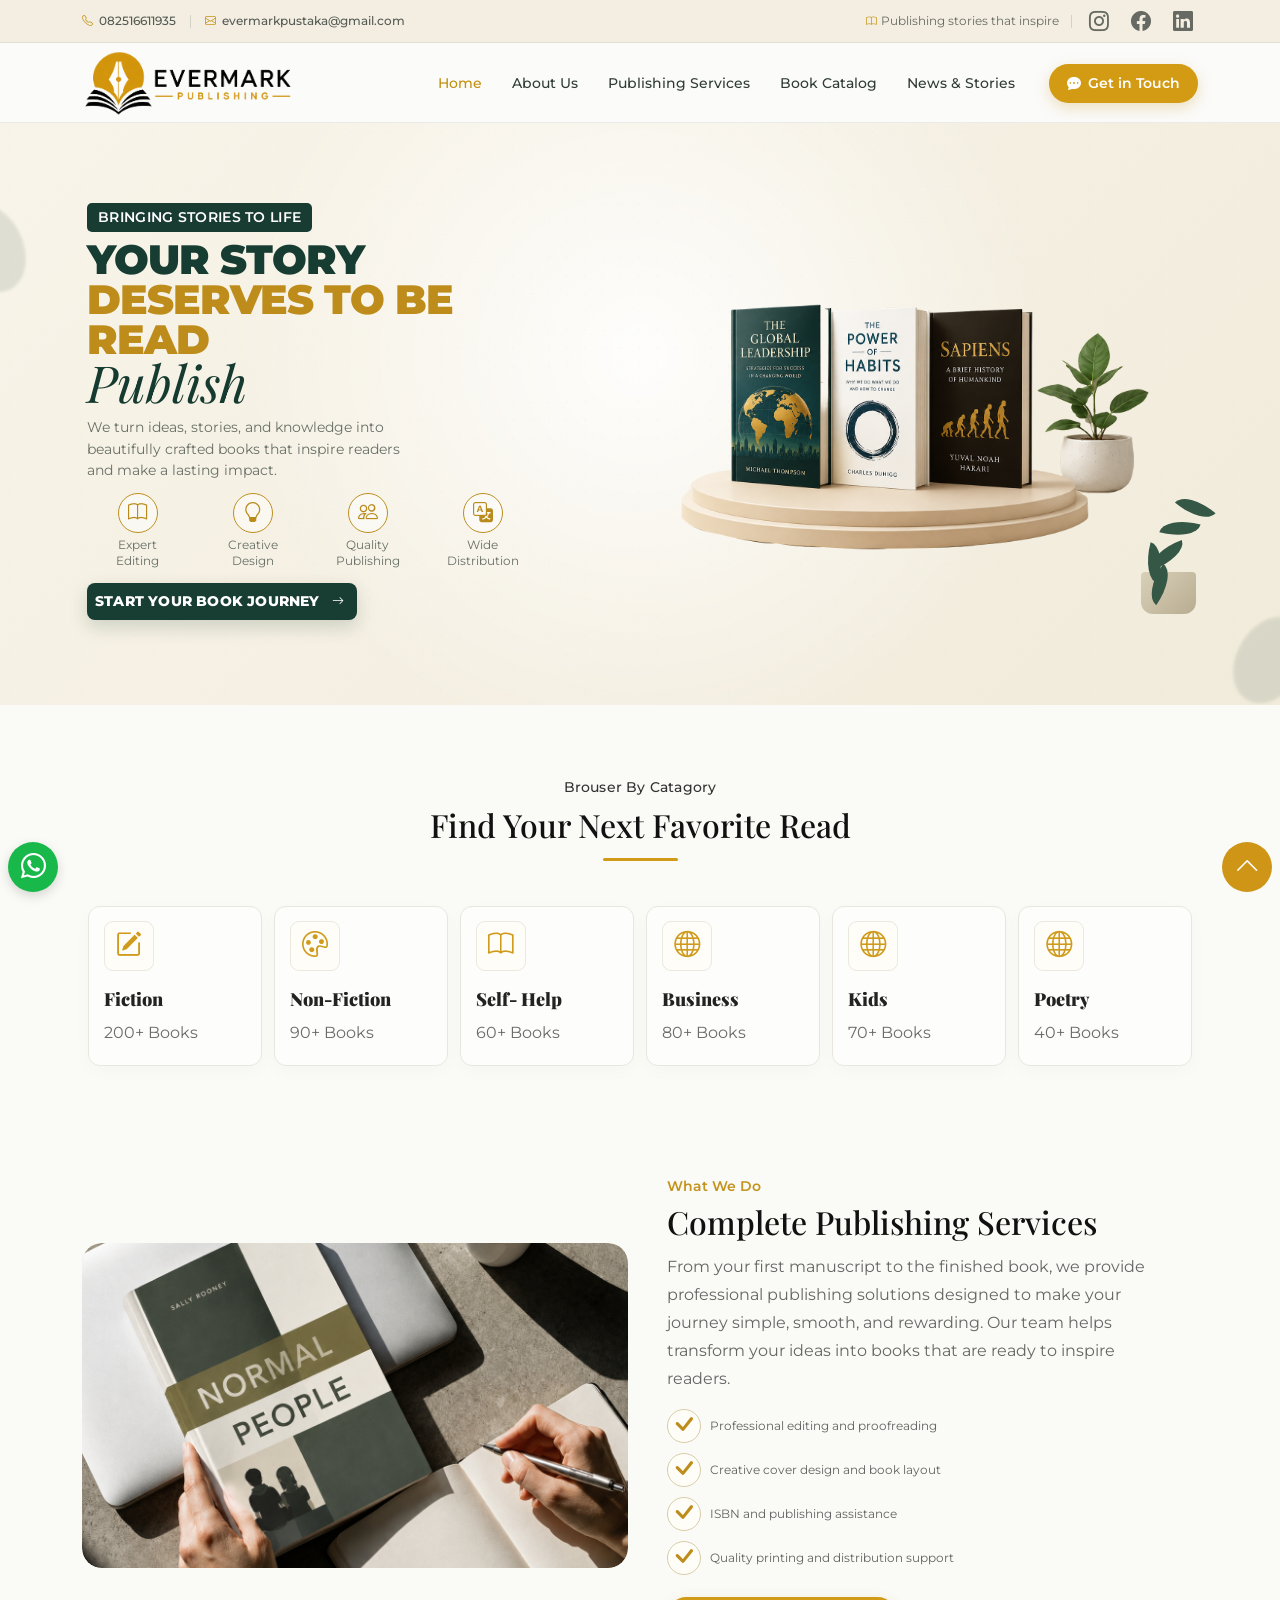
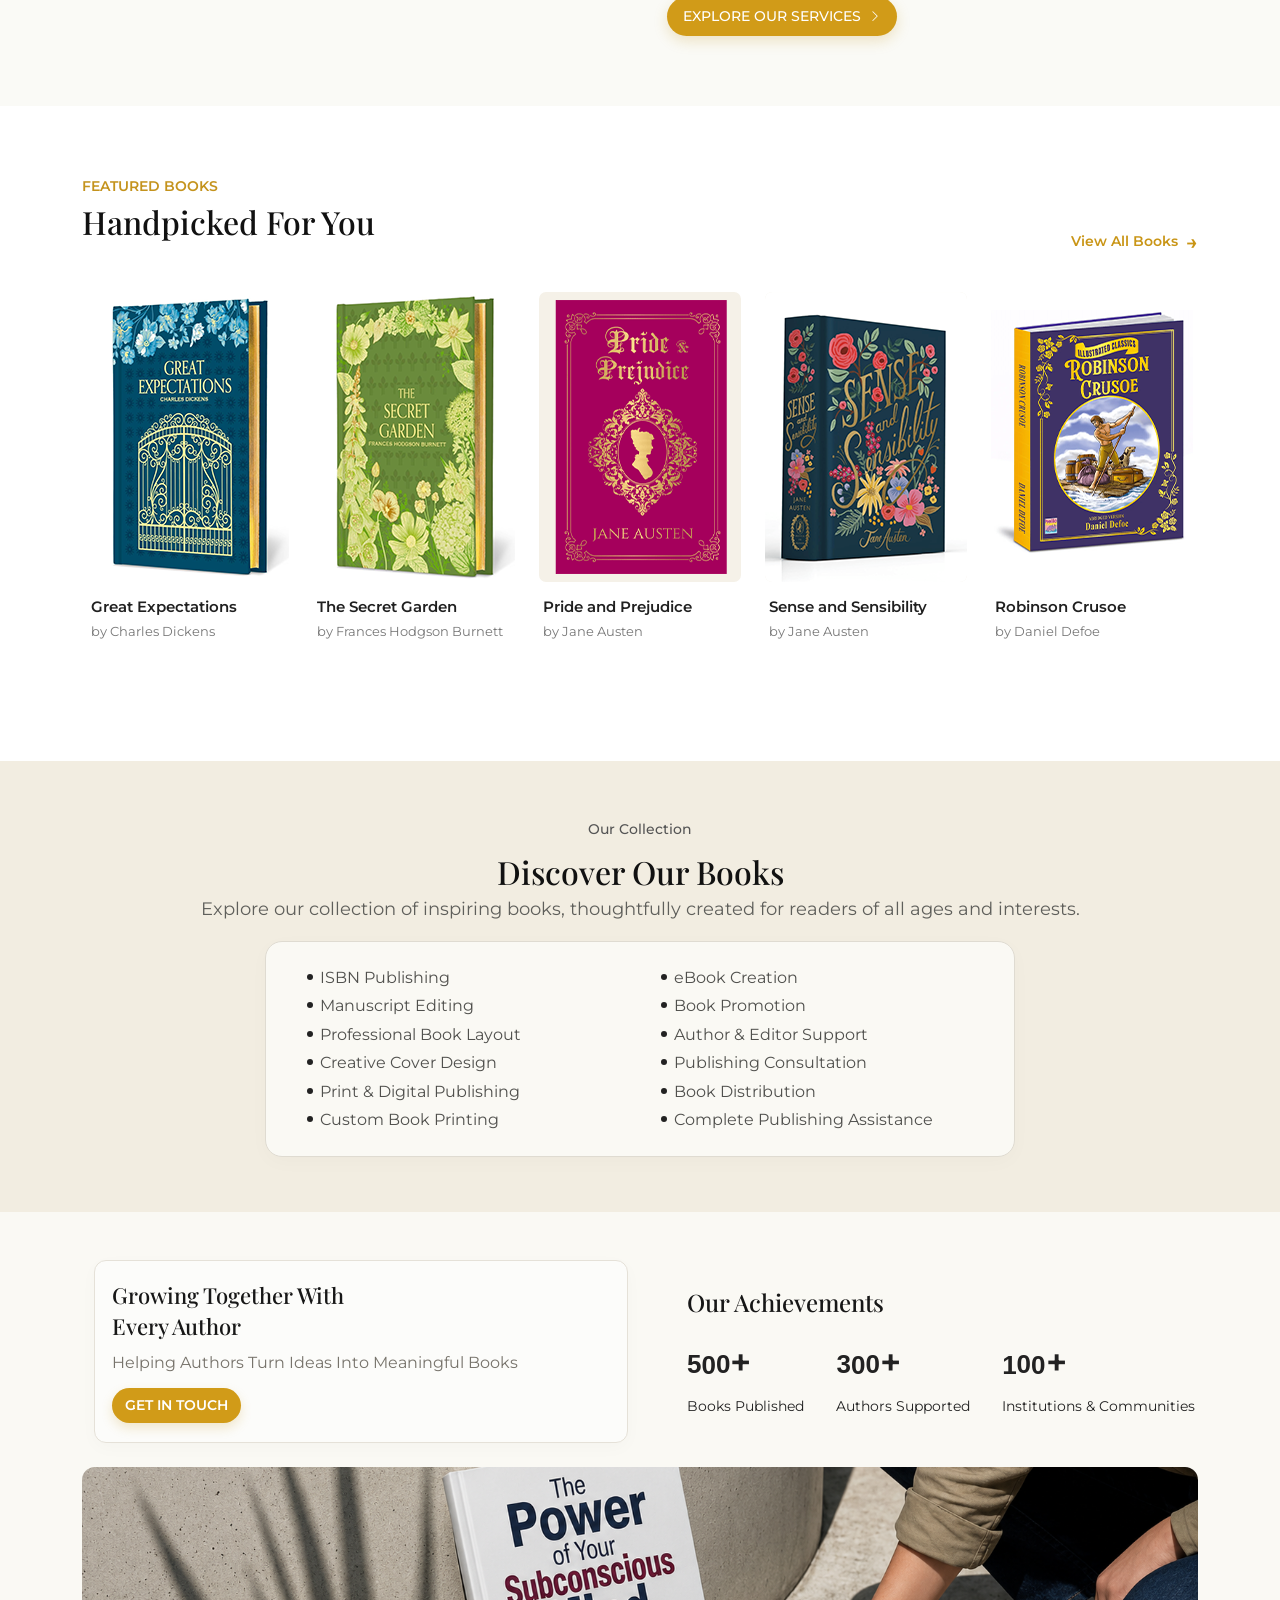
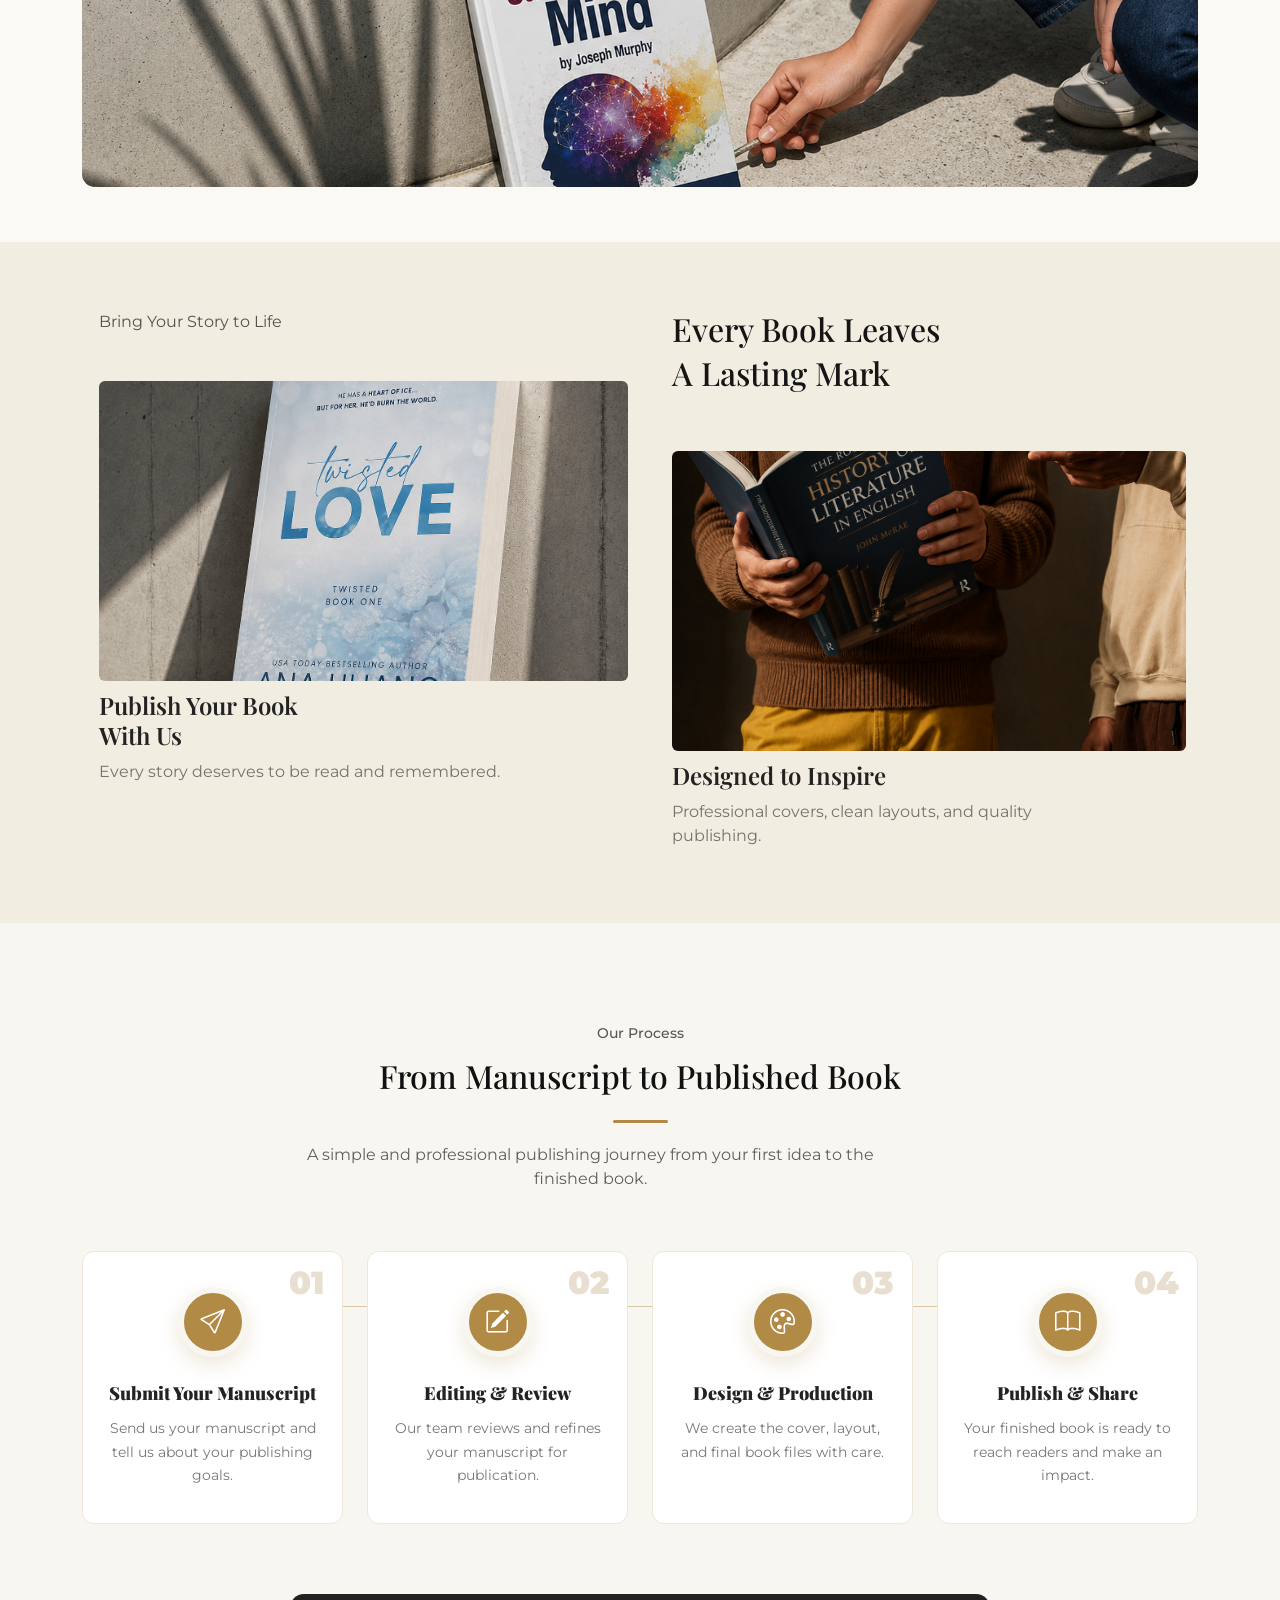
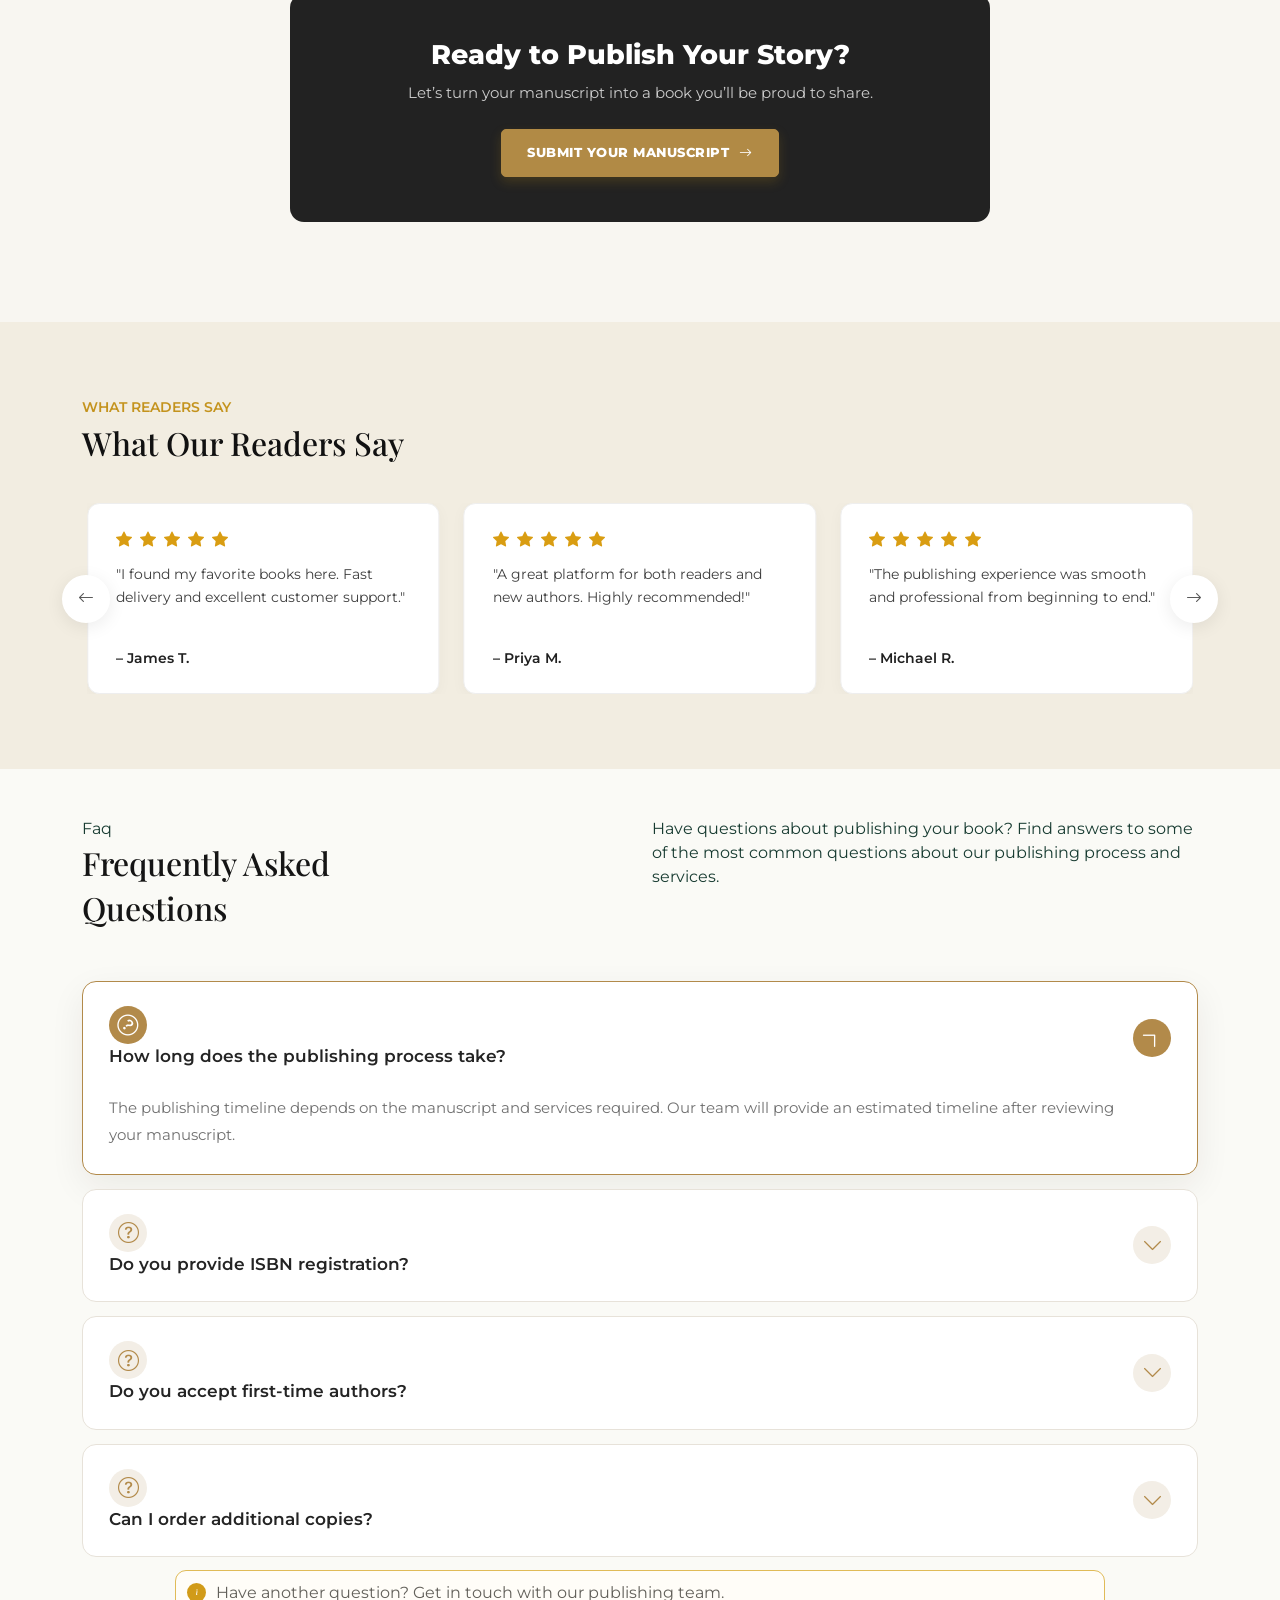
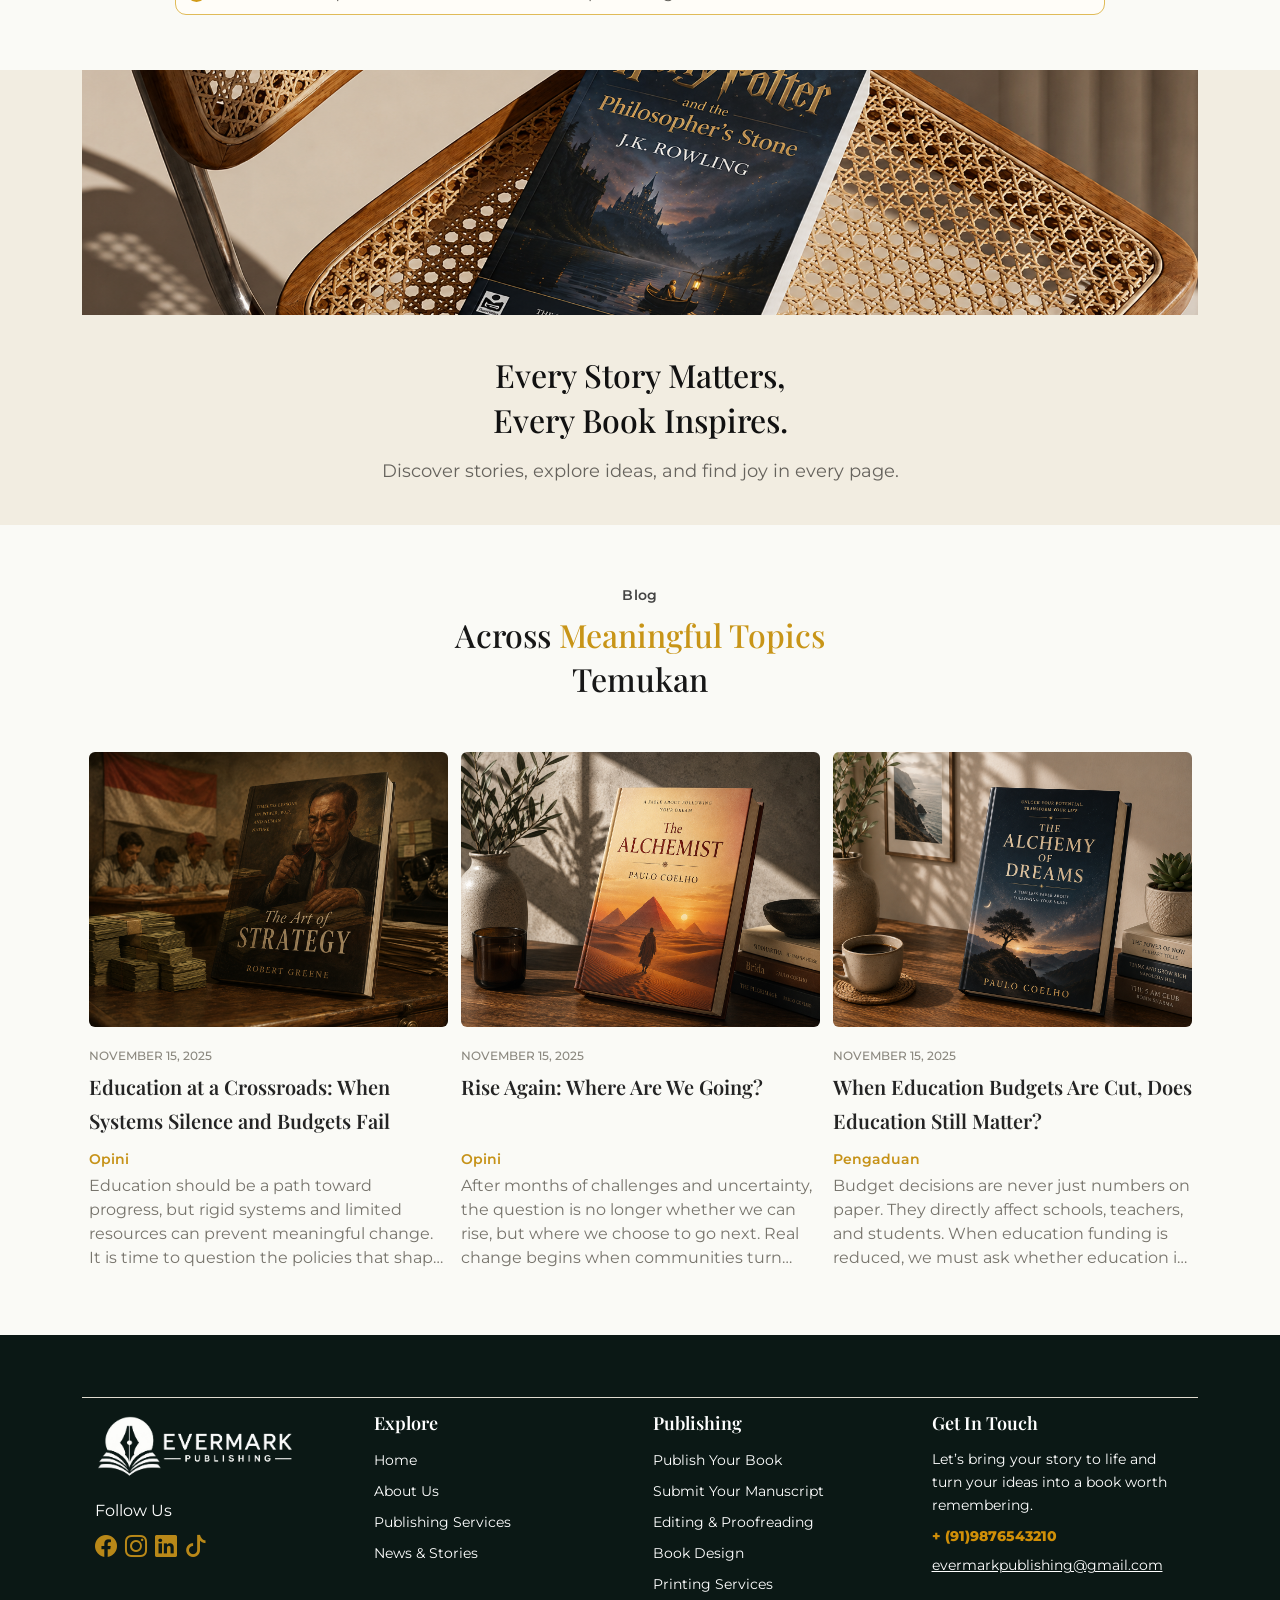
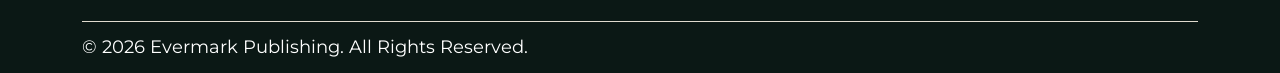
==== commit c33f4505: "design correction" ====
--- a/index.html
+++ b/index.html
@@ -15,10 +15,6 @@
     <!-- Google Font -->
     <link rel="preconnect" href="https://fonts.googleapis.com" />
     <link rel="preconnect" href="https://fonts.gstatic.com" crossorigin />
-    <link
-      href="https://fonts.googleapis.com/css2?family=Montserrat:wght@400;500;600;700;800&family=Playfair+Display:ital,wght@0,500;0,600;0,700;1,500;1,600&display=swap"
-      rel="stylesheet"
-    />
     <link rel="stylesheet" href="assets/css/swiper-bundle.min.css" />
     <link rel="stylesheet" href="assets/css/odometer-theme-default.min.css" />
 
--- a/assets/css/style.css
+++ b/assets/css/style.css
@@ -1,3 +1,5 @@
+@import url(../fonts/playfair.css);
+@import url(../fonts/montserrat-.css);
 @font-face {
   font-family: "bootstrap-icons";
   src:
@@ -61,7 +63,7 @@
 ========================================= */
 
 .top-bar {
-  height: 32px;
+  height: auto;
 
   background: #f3eee1;
 
@@ -73,11 +75,12 @@
 }
 
 .top-bar-inner {
-  height: 32px;
+  /* height: 32px; */
 
   display: flex;
   align-items: center;
   justify-content: space-between;
+  padding: 6px 0;
 }
 
 /* =========================================
@@ -157,8 +160,8 @@
 }
 
 .top-bar-right > a {
-  width: 20px;
-  height: 20px;
+  width: 30px;
+  height: 30px;
 
   display: flex;
   align-items: center;
@@ -170,7 +173,7 @@
 
   text-decoration: none;
 
-  font-size: 9px;
+  font-size: 20px;
 
   transition: all 0.25s ease;
 }
